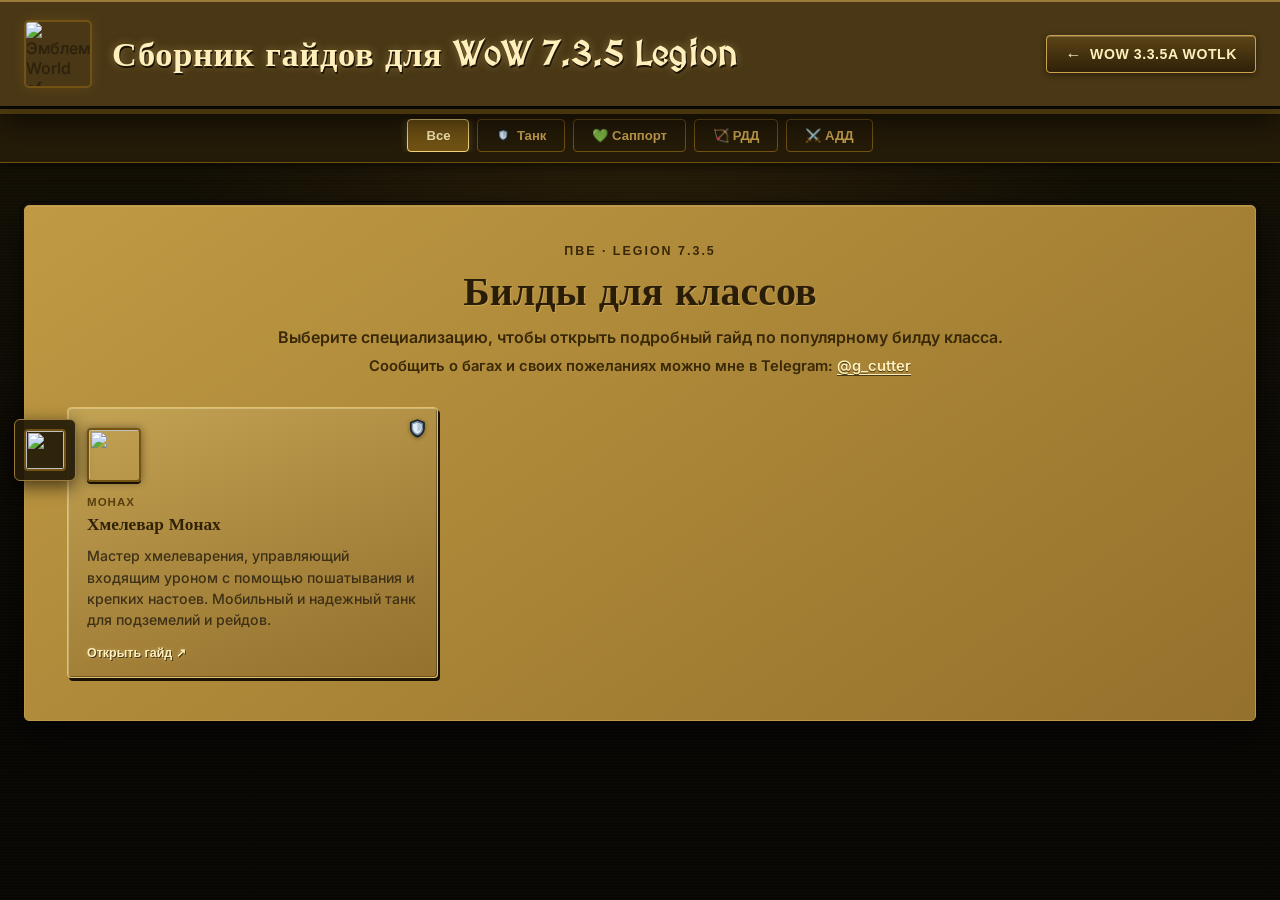
==== legion.html @ e3b4b76b "second page 7.3.5 Legion" ====
<!DOCTYPE html>
<html lang="ru">
<head>
    <meta charset="UTF-8">
    <meta name="viewport" content="width=device-width, initial-scale=1.0">
    <meta name="theme-color" content="#101923">
    <link rel="icon" type="image/svg+xml" href="icon.svg">
    <title>Сборник гайдов для WoW 7.3.5 Legion</title>
    <link rel="preconnect" href="https://fonts.googleapis.com">
    <link rel="preconnect" href="https://fonts.gstatic.com" crossorigin>
    <link rel="stylesheet" href="https://fonts.googleapis.com/css2?family=Cinzel:wght@400;600;700;800;900&family=Inter:wght@400;500;600;700&family=MedievalSharp&display=swap">
    <link rel="stylesheet" href="style.css">
    <script src="guides-legion.js" defer></script>
</head>
<body>
    <header class="site-header">
        <div class="header-content">
            <div class="header-brand">
                <img
                    class="site-icon"
                    src="https://img.icons8.com/win10/1200/world-of-warcraft.jpg"
                    alt="Эмблема World of Warcraft"
                >
                <h1>Сборник гайдов для WoW 7.3.5 Legion</h1>
            </div>
            <a href="index.html" class="header-nav-btn btn-back" aria-label="Вернуться к гайдам для WoW 3.3.5a WotLK">
                <span class="btn-arrow" aria-hidden="true">←</span>
                <span class="btn-text">WoW 3.3.5a WotLK</span>
            </a>
        </div>
    </header>

    <div class="role-filters" id="role-filters" aria-label="Фильтр по роли">
        <div class="role-filters-content">
            <button class="role-btn active" data-role="all">Все</button>
            <button class="role-btn" data-role="Танк"><svg class="role-icon-shield" viewBox="0 0 24 24" aria-hidden="true" focusable="false"><path d="M12 2L4 5v6.5C4 16.5 7.5 21 12 22c4.5-1 8-5.5 8-10.5V5l-8-3z" fill="#22303c" stroke="#121b22" stroke-width="1" stroke-linejoin="round"/><path d="M12 3.6L5.5 6v5.5c0 3.8 2.7 7.2 6.5 8.1 3.8-.9 6.5-4.3 6.5-8.2V6L12 3.6z" fill="#8fa1b3"/><path d="M12 3.6v13.6c3.8-.9 6.5-4.3 6.5-8.2V6L12 3.6z" fill="#677b8f"/><path d="M12 5.4L7 7.3v4.2c0 2.9 2.1 5.6 5 6.4 2.9-.8 5-3.5 5-6.4V7.3L12 5.4z" fill="#e2edf7"/><path d="M12 5.4v10.6c2.9-.8 5-3.5 5-6.4V7.3L12 5.4z" fill="#b8c8d8"/></svg> Танк</button>
            <button class="role-btn" data-role="Саппорт">💚 Саппорт</button>
            <button class="role-btn" data-role="РДД">🏹 РДД</button>
            <button class="role-btn" data-role="АДД">⚔️ АДД</button>
        </div>
    </div>

    <nav class="class-nav" id="class-nav" aria-label="Переход к гайдам по классам"></nav>

    <main>
        <section class="guide-section" aria-labelledby="guides-title">
            <div class="section-heading">
                <p class="eyebrow">ПВЕ · Legion 7.3.5</p>
                <h2 id="guides-title">Билды для классов</h2>
                <p class="section-description">Выберите специализацию, чтобы открыть подробный гайд по популярному билду класса.</p>
                <p class="contact-note">Сообщить о багах и своих пожеланиях можно мне в Telegram: <a href="https://t.me/g_cutter" target="_blank" rel="noopener noreferrer">@g_cutter</a></p>
            </div>
            <div class="guide-grid" id="guide-list" aria-label="Список гайдов"></div>
        </section>
    </main>
</body>
</html>
---- style.css ----
:root {
    color-scheme: dark;
    --gold: #775711;
    --gold-light: #2a1d07;
    --ink: #2b210d;
    --muted: #382808;
    --font-title: 'Morpheus', 'MedievalSharp', Georgia, serif;
    --font-body: 'Inter', system-ui, -apple-system, 'Segoe UI', Roboto, Arial, sans-serif;
    --font-ui: 'Arial Narrow', 'Skurri', Arial, sans-serif;
}

* { box-sizing: border-box; }

html { min-height: 100%; }

html:has(.class-nav-link) { scroll-behavior: smooth; }

body {
    min-height: 100vh;
    margin: 0;
    color: var(--ink);
    font-family: var(--font-body);
    font-weight: 500;
    background-color: #090805;
    background-image:
        radial-gradient(ellipse at 50% 0%, rgba(116, 82, 18, .24), transparent 52%),
        repeating-linear-gradient(0deg, rgba(214,170,66,.018) 0 1px, transparent 1px 3px),
        linear-gradient(180deg, #171207, #080704 76%);
    background-attachment: fixed;
}

.site-header {
    position: sticky;
    top: 0;
    z-index: 10;
    padding: 18px 24px;
    background: #493715;
    border-top: 2px solid #9a7a39;
    border-bottom: 3px solid #090704;
    box-shadow: 0 5px 0 rgba(139, 101, 25, .45), 0 12px 30px rgba(0, 0, 0, .65);
}

.role-filters {
    position: sticky;
    top: var(--header-height, 109px);
    z-index: 9;
    padding: 10px 24px;
    background: rgba(38, 28, 9, .94);
    border-bottom: 1px solid #725314;
    box-shadow: 0 4px 12px rgba(0, 0, 0, .5);
    backdrop-filter: blur(6px);
}

.role-filters-content {
    width: min(1320px, 100%);
    margin: 0 auto;
    display: flex;
    justify-content: center;
    gap: 8px;
    overflow-x: auto;
}

.role-btn {
    flex: 0 0 auto;
    display: inline-flex;
    align-items: center;
    gap: 6px;
    padding: 8px 18px;
    border: 1px solid #725314;
    border-radius: 4px;
    background: transparent;
    color: #c9a24e;
    font-family: var(--font-ui);
    font-size: .82rem;
    font-weight: 700;
    cursor: pointer;
    transition: background .15s, border-color .15s, color .15s;
    white-space: nowrap;
}

.role-icon-shield {
    display: inline-block;
    vertical-align: -0.12em;
    flex-shrink: 0;
    width: 1.1em;
    height: 1.1em;
}

.guide-role-badge .role-icon-shield {
    width: 1em;
    height: 1em;
    vertical-align: top;
}

.role-btn:hover {
    background: rgba(114, 83, 20, .35);
    border-color: #f4d681;
    color: #fff0bb;
}

.role-btn.active {
    background: #725314;
    border-color: #f4d681;
    color: #fff0bb;
    box-shadow: 0 0 8px rgba(244, 214, 129, .25);
}

.role-btn:focus-visible {
    outline: 2px solid #f4d681;
    outline-offset: 2px;
}

.header-content {
    width: min(1320px, 100%);
    margin: 0 auto;
    display: flex;
    align-items: center;
    justify-content: space-between;
    gap: 20px;
}

.header-brand {
    display: flex;
    align-items: center;
    gap: 20px;
    min-width: 0;
}

.header-nav-btn {
    display: inline-flex;
    align-items: center;
    gap: 8px;
    padding: 10px 18px;
    background: linear-gradient(180deg, #5c4416 0%, #2f2108 100%);
    border: 1px solid #c9a24e;
    border-radius: 4px;
    color: #fff0bb;
    font-family: var(--font-ui);
    font-size: .88rem;
    font-weight: 700;
    letter-spacing: .04em;
    text-transform: uppercase;
    text-decoration: none;
    box-shadow: 0 2px 6px rgba(0, 0, 0, .4), inset 0 1px 0 rgba(255, 240, 187, .25);
    transition: background .2s ease, border-color .2s ease, transform .15s ease, box-shadow .2s ease, color .2s ease;
    white-space: nowrap;
    cursor: pointer;
    flex-shrink: 0;
}

.header-nav-btn:hover {
    background: linear-gradient(180deg, #785a20 0%, #44310d 100%);
    border-color: #f4d681;
    color: #ffffff;
    box-shadow: 0 0 14px rgba(244, 214, 129, .4), 0 3px 8px rgba(0, 0, 0, .5);
    transform: translateY(-1px);
}

.header-nav-btn:active {
    transform: translateY(1px);
    box-shadow: 0 1px 3px rgba(0, 0, 0, .6);
}

.header-nav-btn:focus-visible {
    outline: 2px solid #f4d681;
    outline-offset: 3px;
}

.btn-arrow {
    display: inline-block;
    font-size: 1.15em;
    line-height: 1;
    transition: transform .15s ease;
}

.header-nav-btn:hover .btn-arrow {
    transform: translateX(3px);
}

.header-nav-btn.btn-back:hover .btn-arrow {
    transform: translateX(-3px);
}

.empty-role-notice {
    padding: 36px 20px;
    text-align: center;
    color: var(--muted);
    font-size: 1.05rem;
    font-weight: 600;
    font-style: italic;
    background: rgba(43, 33, 13, 0.15);
    border: 1px dashed #725314;
    border-radius: 4px;
    margin-top: 10px;
}

.site-icon {
    width: 68px;
    height: 68px;
    flex: 0 0 auto;
    object-fit: cover;
    border: 2px solid #725314;
    border-radius: 5px;
    box-shadow: 0 0 14px rgba(183, 137, 39, .2);
}

h1 {
    min-width: 0;
    margin: 0;
    color: #fff0bb;
    font: 800 clamp(1.25rem, 3vw, 2.15rem)/1.2 var(--font-title);
    text-shadow: 1px 2px #1b1305, 0 0 10px rgba(255, 222, 143, .35);
    letter-spacing: .02em;
}

main { padding: 42px 24px 72px; }

.class-nav {
    position: fixed;
    z-index: 9;
    top: 50%;
    left: 14px;
    display: flex;
    flex-direction: column;
    gap: 8px;
    max-height: calc(100vh - 32px);
    padding: 9px;
    overflow-y: auto;
    transform: translateY(-50%);
    background: rgba(38, 28, 9, .94);
    border: 1px solid #9a7a39;
    border-radius: 6px;
    box-shadow: 0 5px 18px rgba(0, 0, 0, .65);
}

.class-nav-link { display: block; width: 42px; height: 42px; border: 2px solid #725314; border-radius: 4px; }
.class-nav-link:hover, .class-nav-link:focus-visible { border-color: #f4d681; outline: 2px solid #f4d681; outline-offset: 2px; }
.class-nav-link img { display: block; width: 100%; height: 100%; border-radius: 2px; }
.guide-card[id] { scroll-margin-top: 160px; }

.guide-section {
    width: min(1320px, 100%);
    margin: 0 auto;
    padding: clamp(20px, 3vw, 38px);
    background: linear-gradient(145deg, #c09a43, #94712c);
    border: 1px solid #bd984a;
    outline: 1px solid #090704;
    outline-offset: 3px;
    border-radius: 5px;
    box-shadow: inset 0 1px rgba(255,232,178,.14), 0 15px 35px rgba(0, 0, 0, .65);
}

.section-heading { margin-bottom: 28px; text-align: center; }

.eyebrow {
    margin: 0 0 9px;
    color: #382808;
    font-family: var(--font-ui);
    font-size: .78rem;
    font-weight: 700;
    letter-spacing: .16em;
    text-transform: uppercase;
}

h2 {
    margin: 0;
    color: var(--gold-light);
    font: 700 clamp(1.7rem, 4vw, 2.5rem)/1.2 var(--font-title);
    text-shadow: 1px 1px rgba(237, 204, 133, .35);
}

.section-description { margin: 10px 0 0; color: var(--muted); font-size: 1rem; font-weight: 600; line-height: 1.5; }

.contact-note { margin: 8px 0 0; color: var(--muted); font-size: .92rem; font-weight: 600; }
.contact-note a { color: #fff0bb; text-decoration: underline; text-underline-offset: 3px; text-shadow: 0 1px #493715; }
.contact-note a:hover { color: #fff8da; }
.contact-note a:focus-visible { outline: 2px solid var(--gold-light); outline-offset: 3px; }

.guide-grid {
    display: grid;
    grid-template-columns: repeat(3, minmax(0, 1fr));
    gap: 16px;
    padding: 4px;
}

.guide-card {
    position: relative;
    min-height: 250px;
    padding: 20px 19px 17px;
    display: flex;
    flex-direction: column;
    align-items: flex-start;
    color: var(--ink);
    text-decoration: none;
    background: linear-gradient(160deg, #c3a354, #a9873e 52%, #94712d);
    border: 1px solid #dfbf70;
    border-radius: 4px;
    box-shadow: inset 1px 1px rgba(255,242,196,.35), inset -1px -1px rgba(57,39,8,.45), 2px 3px 0 #171105;
    transition: transform .15s ease, border-color .15s ease, box-shadow .15s ease, filter .15s ease;
}

.guide-card:hover {
    transform: translateY(-2px);
    border-color: #f4d681;
    filter: brightness(1.07);
    box-shadow: inset 1px 1px rgba(255,242,196,.4), 0 0 13px rgba(181, 132, 29, .32), 2px 4px 0 #171105;
}

.guide-card:focus-visible { outline: 2px solid var(--gold-light); outline-offset: 3px; }

.guide-icon {
    width: 54px;
    height: 54px;
    margin-bottom: 14px;
    border: 2px solid #73530f;
    border-radius: 4px;
    box-shadow: 0 2px 0 #171105, 0 0 9px rgba(0,0,0,.45);
}

.guide-class {
    color: #58400d;
    font-family: var(--font-ui);
    font-size: .72rem;
    font-weight: 800;
    letter-spacing: .09em;
    text-transform: uppercase;
}

.guide-name {
    margin-top: 5px;
    color: #302208;
    font: 800 1.08rem/1.3 var(--font-title);
}

.guide-description { margin-top: 10px; color: #3d3017; font-size: .88rem; font-weight: 500; line-height: 1.5; }

.guide-action {
    margin-top: auto;
    padding-top: 15px;
    color: #fff0bb;
    font-family: var(--font-ui);
    font-size: .78rem;
    font-weight: 800;
    text-shadow: 1px 1px #493715, 0 0 5px rgba(255, 240, 187, .35);
}

.guide-role-badge {
    position: absolute;
    top: 10px;
    right: 10px;
    font-size: 1.3rem;
    line-height: 1;
    filter: drop-shadow(0 1px 2px rgba(0, 0, 0, .4));
}

.guide-card-text {
    display: flex;
    flex-direction: column;
    flex: 1 1 0%;
    min-width: 0;
}

@media (max-width: 760px) {
    .guide-grid { grid-template-columns: repeat(2, minmax(0, 1fr)); gap: 12px; }
    .class-nav { top: auto; right: 10px; bottom: 10px; left: 10px; flex-direction: row; justify-content: flex-start; max-height: none; overflow-x: auto; overflow-y: hidden; transform: none; }
    .class-nav-link { flex: 0 0 40px; width: 40px; height: 40px; }
    main { padding-bottom: 100px; }
}

@media (max-width: 600px) {
    .site-header { padding: 14px 16px; }
    .header-content { gap: 14px; }
    .header-brand { gap: 14px; }
    .site-icon { width: 52px; height: 52px; }
    .header-nav-btn { padding: 8px 14px; font-size: .8rem; }
    .role-filters { top: var(--header-height, 95px); padding: 8px 12px; }
    .role-btn { padding: 7px 14px; font-size: .78rem; }
    main { padding: 22px 12px 42px; }
    .guide-section { padding: 22px 14px 18px; }
    .section-heading { margin-bottom: 18px; }

    .guide-grid { grid-template-columns: 1fr; gap: 10px; }

    .guide-card {
        display: grid;
        grid-template-columns: auto 1fr;
        grid-template-rows: auto auto;
        align-items: start;
        min-height: 0;
        padding: 14px;
        gap: 4px 14px;
    }

    .guide-role-badge {
        position: static;
        grid-column: 1;
        grid-row: 1;
        justify-self: center;
        font-size: 1.15rem;
    }

    .guide-icon {
        grid-column: 1;
        grid-row: 2;
        width: 64px;
        height: 64px;
        margin-bottom: 0;
        border-radius: 6px;
    }

    .guide-card-text {
        grid-column: 2;
        grid-row: 1 / 3;
        align-self: center;
    }

    .guide-name { margin-top: 3px; font-size: 1rem; }
    .guide-description { margin-top: 6px; font-size: .84rem; }
    .guide-action { margin-top: 8px; padding-top: 0; }
}

@media (max-width: 480px) {
    .header-content { flex-direction: column; align-items: stretch; gap: 12px; }
    .header-brand { gap: 11px; }
    .site-icon { width: 46px; height: 46px; }
    h1 { font-size: clamp(1.1rem, 5vw, 1.4rem); }
    .header-nav-btn { justify-content: center; width: 100%; }
    .role-filters { top: var(--header-height, 87px); }
    .eyebrow { font-size: .68rem; }
    .section-description { font-size: .92rem; line-height: 1.45; }
    .guide-icon { width: 56px; height: 56px; }
}

@media (max-width: 390px) {
    .guide-icon { width: 48px; height: 48px; }
    .guide-name { font-size: .95rem; }
    .guide-description { font-size: .82rem; }
}

@media (prefers-reduced-motion: reduce) {
    html:has(.class-nav-link) { scroll-behavior: auto; }
    *, *::before, *::after { transition-duration: .01ms !important; }
}
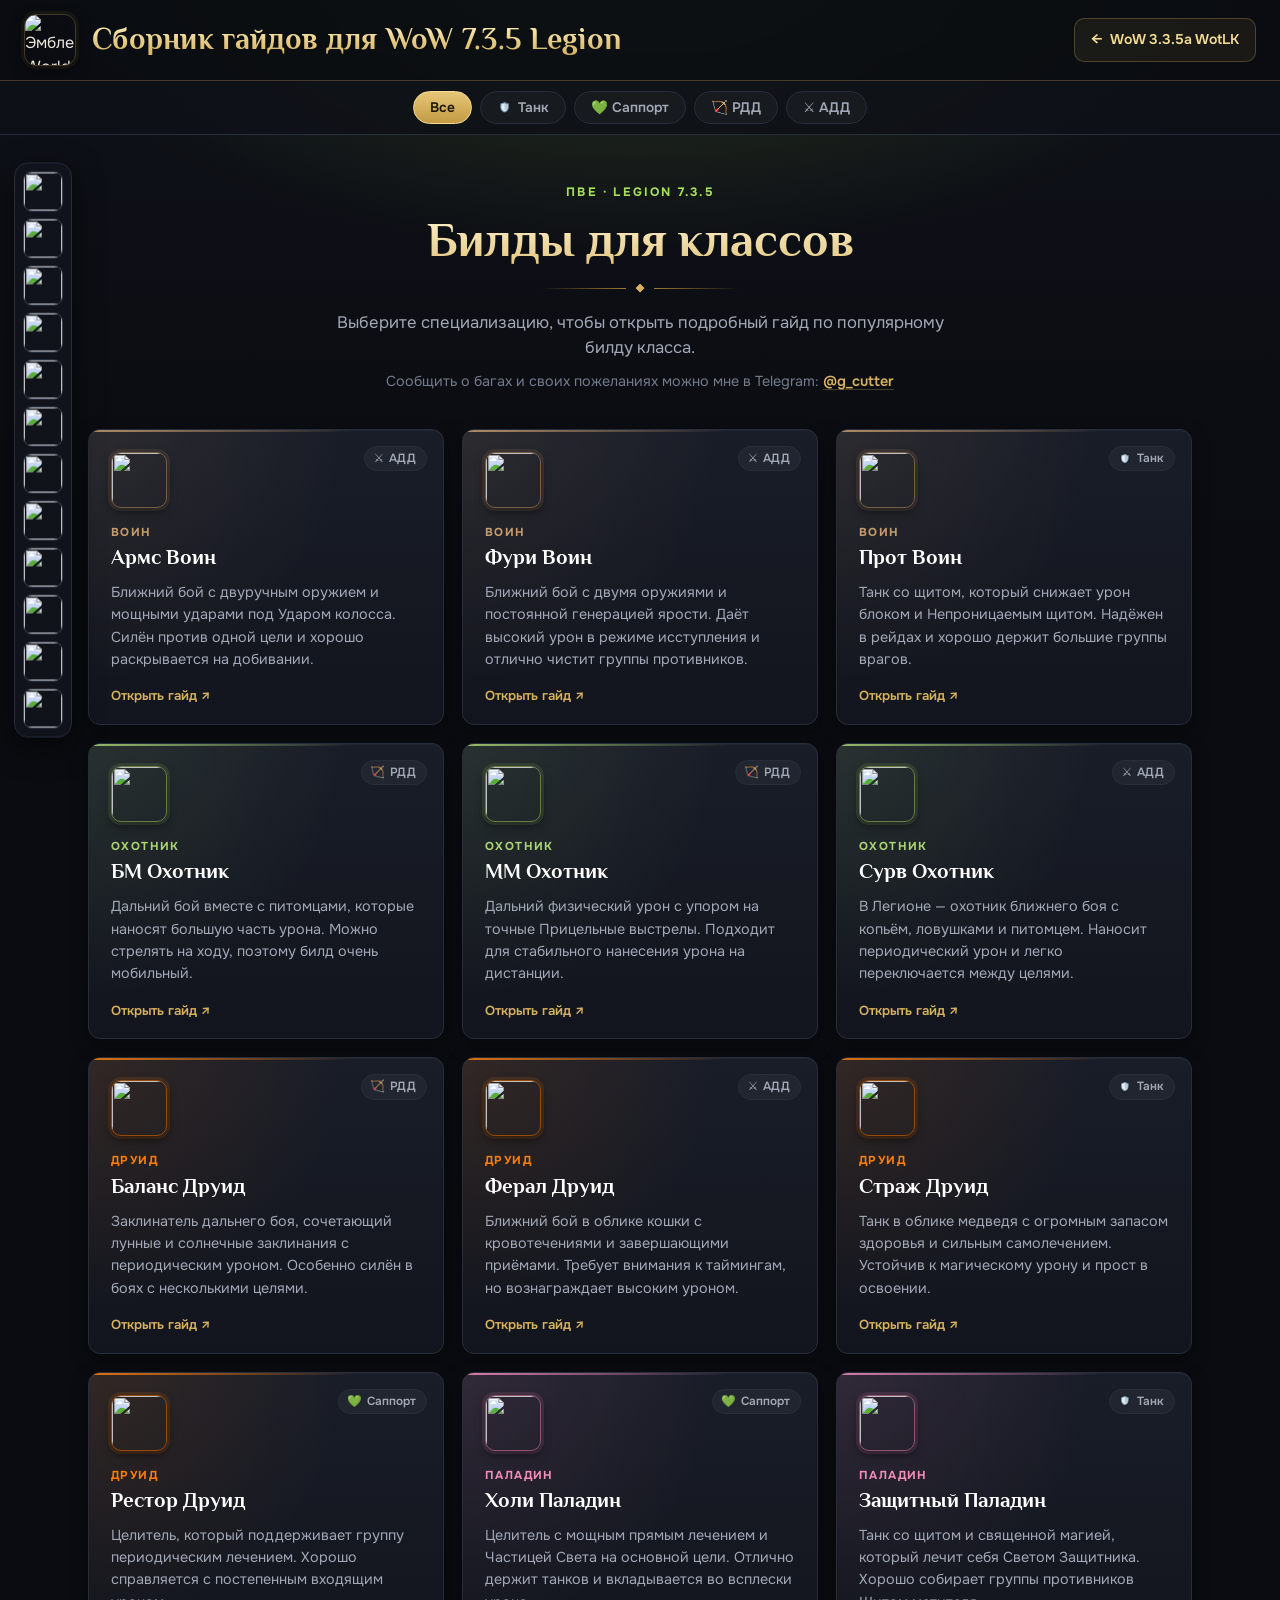
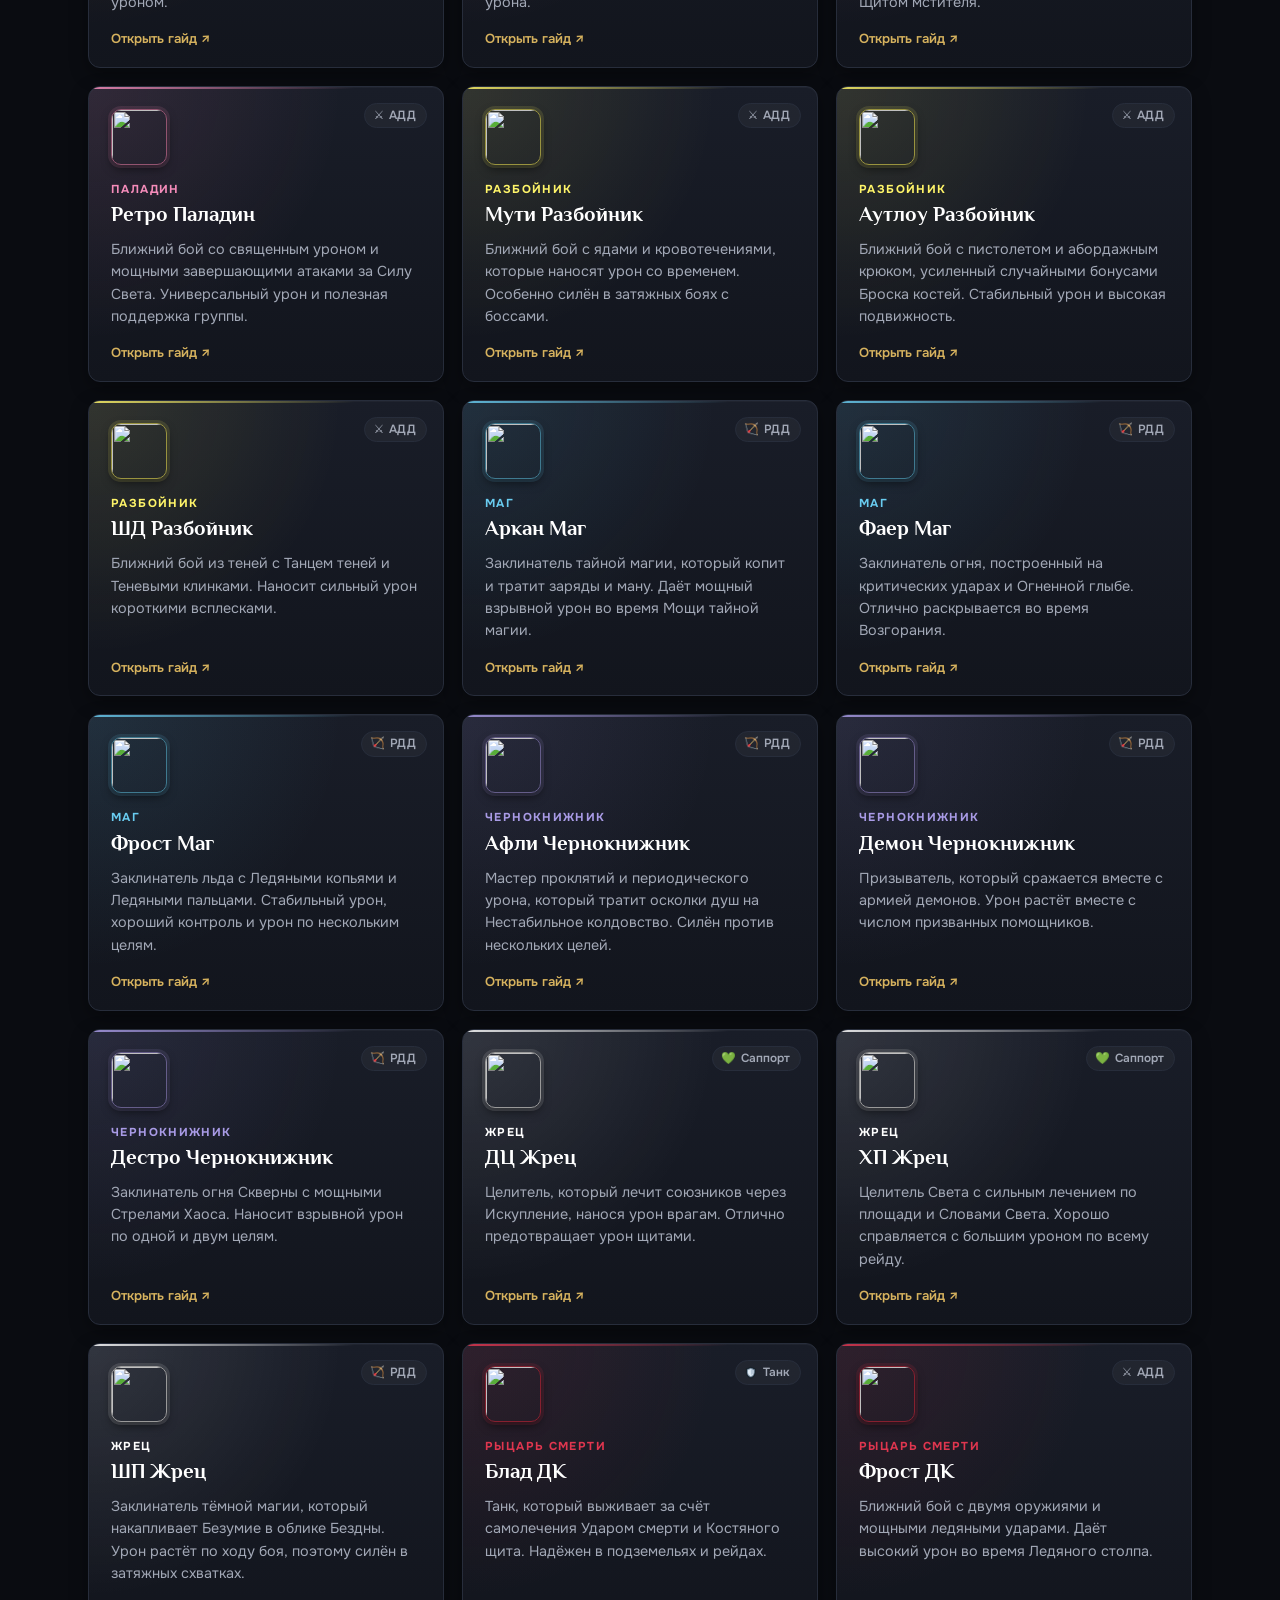
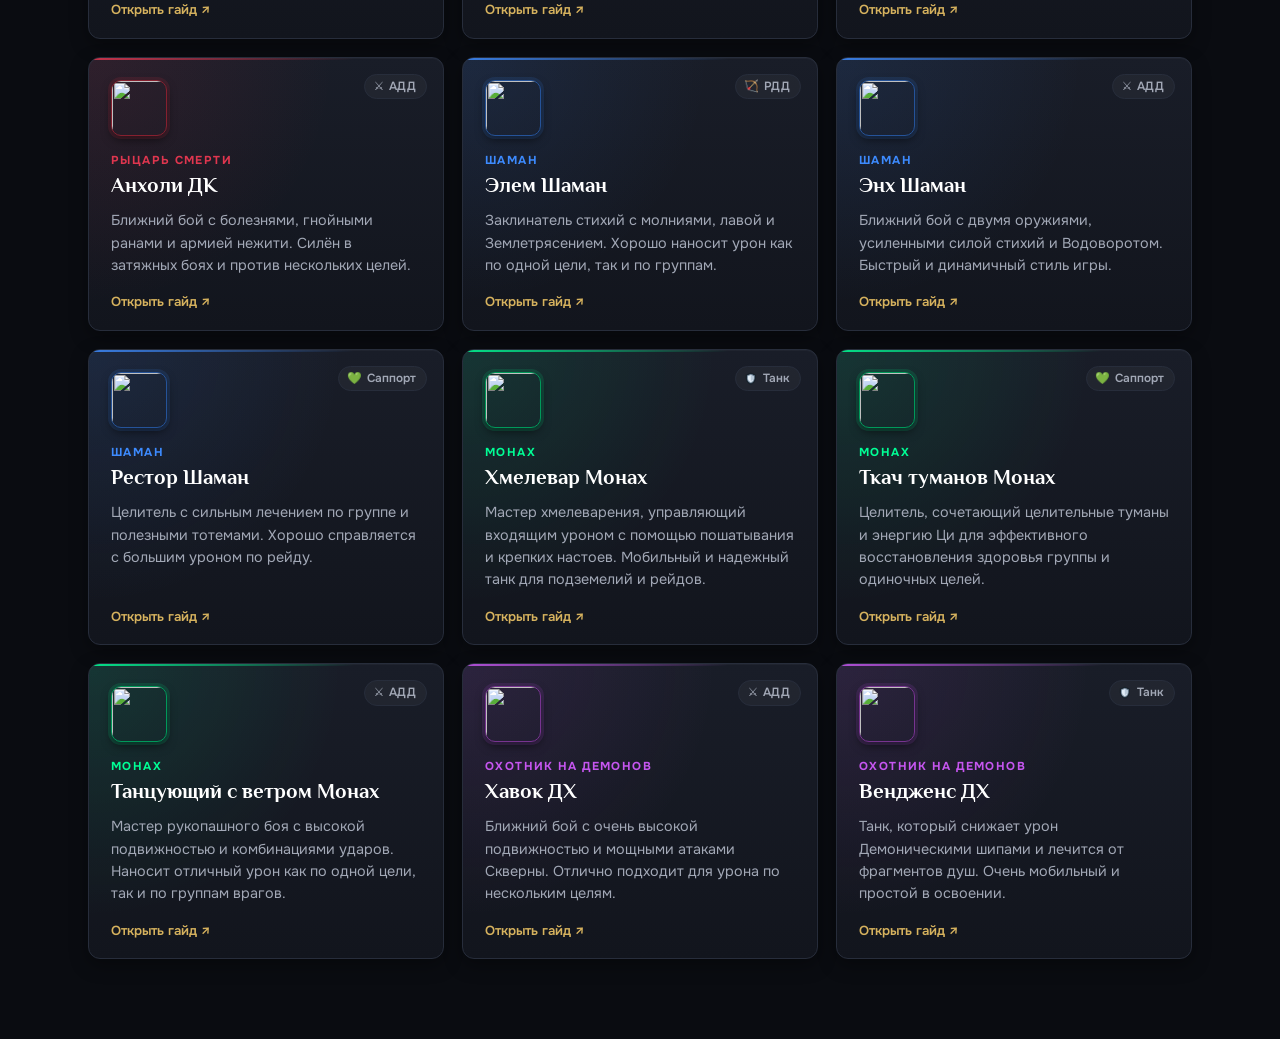
==== commit 0e45fbde: "site redesign, 7.3.5 all specs guides Co-Authored-By: Claude Opus 5.5 <noreply@anthropic.com>" ====
--- a/legion.html
+++ b/legion.html
@@ -1,14 +1,14 @@
 <!DOCTYPE html>
-<html lang="ru">
+<html lang="ru" data-expansion="legion">
 <head>
     <meta charset="UTF-8">
     <meta name="viewport" content="width=device-width, initial-scale=1.0">
-    <meta name="theme-color" content="#101923">
+    <meta name="theme-color" content="#0a0c11">
     <link rel="icon" type="image/svg+xml" href="icon.svg">
     <title>Сборник гайдов для WoW 7.3.5 Legion</title>
     <link rel="preconnect" href="https://fonts.googleapis.com">
     <link rel="preconnect" href="https://fonts.gstatic.com" crossorigin>
-    <link rel="stylesheet" href="https://fonts.googleapis.com/css2?family=Cinzel:wght@400;600;700;800;900&family=Inter:wght@400;500;600;700&family=MedievalSharp&display=swap">
+    <link rel="stylesheet" href="https://fonts.googleapis.com/css2?family=Onest:wght@400;500;600;700&family=Philosopher:wght@400;700&display=swap">
     <link rel="stylesheet" href="style.css">
     <script src="guides-legion.js" defer></script>
 </head>
--- a/style.css
+++ b/style.css
@@ -1,113 +1,86 @@
 :root {
     color-scheme: dark;
-    --gold: #775711;
-    --gold-light: #2a1d07;
-    --ink: #2b210d;
-    --muted: #382808;
-    --font-title: 'Morpheus', 'MedievalSharp', Georgia, serif;
-    --font-body: 'Inter', system-ui, -apple-system, 'Segoe UI', Roboto, Arial, sans-serif;
-    --font-ui: 'Arial Narrow', 'Skurri', Arial, sans-serif;
+
+    /* Поверхности */
+    --bg: #0a0c11;
+    --surface: #12151d;
+    --surface-2: #191d28;
+    --border: #272d3b;
+    --border-strong: #3a4254;
+
+    /* Текст */
+    --text: #ece7da;
+    --muted: #a2a8b6;
+    --dim: #737a8a;
+
+    /* Золото — основной акцент сайта */
+    --gold: #d6b25e;
+    --gold-bright: #f4dc95;
+    --gold-deep: #9c7a2e;
+    --gold-line: rgba(214, 178, 94, .28);
+
+    /* Акцент дополнения (переопределяется ниже) */
+    --accent: #7cc4f0;
+    --accent-glow: rgba(88, 160, 220, .20);
+
+    /* Цвет класса по умолчанию — задаётся карточке из JS */
+    --class-color: var(--gold);
+
+    --radius: 12px;
+    --font-title: 'Philosopher', 'Georgia', serif;
+    --font-body: 'Onest', system-ui, -apple-system, 'Segoe UI', Roboto, Arial, sans-serif;
+}
+
+/* Wrath of the Lich King — ледяной синий */
+:root[data-expansion="wotlk"] {
+    --accent: #7cc4f0;
+    --accent-glow: rgba(88, 160, 220, .20);
+}
+
+/* Legion — зелень Скверны */
+:root[data-expansion="legion"] {
+    --accent: #a6e05a;
+    --accent-glow: rgba(120, 200, 50, .16);
 }
 
 * { box-sizing: border-box; }
 
-html { min-height: 100%; }
+html {
+    min-height: 100%;
+    scrollbar-color: var(--border-strong) var(--bg);
+}
 
 html:has(.class-nav-link) { scroll-behavior: smooth; }
+
+::selection { background: rgba(214, 178, 94, .35); color: #fff; }
 
 body {
     min-height: 100vh;
     margin: 0;
-    color: var(--ink);
+    color: var(--text);
     font-family: var(--font-body);
-    font-weight: 500;
-    background-color: #090805;
+    font-weight: 400;
+    line-height: 1.5;
+    -webkit-font-smoothing: antialiased;
+    background-color: var(--bg);
     background-image:
-        radial-gradient(ellipse at 50% 0%, rgba(116, 82, 18, .24), transparent 52%),
-        repeating-linear-gradient(0deg, rgba(214,170,66,.018) 0 1px, transparent 1px 3px),
-        linear-gradient(180deg, #171207, #080704 76%);
+        radial-gradient(ellipse 80% 55% at 50% -10%, var(--accent-glow), transparent 70%),
+        radial-gradient(ellipse 60% 40% at 50% 0%, rgba(214, 178, 94, .07), transparent 70%),
+        linear-gradient(180deg, #0e1118, var(--bg) 60%);
     background-attachment: fixed;
 }
+
+/* ---------- Шапка ---------- */
 
 .site-header {
     position: sticky;
     top: 0;
     z-index: 10;
-    padding: 18px 24px;
-    background: #493715;
-    border-top: 2px solid #9a7a39;
-    border-bottom: 3px solid #090704;
-    box-shadow: 0 5px 0 rgba(139, 101, 25, .45), 0 12px 30px rgba(0, 0, 0, .65);
-}
-
-.role-filters {
-    position: sticky;
-    top: var(--header-height, 109px);
-    z-index: 9;
-    padding: 10px 24px;
-    background: rgba(38, 28, 9, .94);
-    border-bottom: 1px solid #725314;
-    box-shadow: 0 4px 12px rgba(0, 0, 0, .5);
-    backdrop-filter: blur(6px);
-}
-
-.role-filters-content {
-    width: min(1320px, 100%);
-    margin: 0 auto;
-    display: flex;
-    justify-content: center;
-    gap: 8px;
-    overflow-x: auto;
-}
-
-.role-btn {
-    flex: 0 0 auto;
-    display: inline-flex;
-    align-items: center;
-    gap: 6px;
-    padding: 8px 18px;
-    border: 1px solid #725314;
-    border-radius: 4px;
-    background: transparent;
-    color: #c9a24e;
-    font-family: var(--font-ui);
-    font-size: .82rem;
-    font-weight: 700;
-    cursor: pointer;
-    transition: background .15s, border-color .15s, color .15s;
-    white-space: nowrap;
-}
-
-.role-icon-shield {
-    display: inline-block;
-    vertical-align: -0.12em;
-    flex-shrink: 0;
-    width: 1.1em;
-    height: 1.1em;
-}
-
-.guide-role-badge .role-icon-shield {
-    width: 1em;
-    height: 1em;
-    vertical-align: top;
-}
-
-.role-btn:hover {
-    background: rgba(114, 83, 20, .35);
-    border-color: #f4d681;
-    color: #fff0bb;
-}
-
-.role-btn.active {
-    background: #725314;
-    border-color: #f4d681;
-    color: #fff0bb;
-    box-shadow: 0 0 8px rgba(244, 214, 129, .25);
-}
-
-.role-btn:focus-visible {
-    outline: 2px solid #f4d681;
-    outline-offset: 2px;
+    padding: 14px 24px;
+    background: rgba(10, 12, 17, .86);
+    border-bottom: 1px solid var(--gold-line);
+    backdrop-filter: blur(12px);
+    -webkit-backdrop-filter: blur(12px);
 }
 
 .header-content {
@@ -122,98 +95,344 @@
 .header-brand {
     display: flex;
     align-items: center;
-    gap: 20px;
+    gap: 16px;
     min-width: 0;
+}
+
+.site-icon {
+    width: 52px;
+    height: 52px;
+    flex: 0 0 auto;
+    object-fit: cover;
+    border: 1px solid var(--gold-line);
+    border-radius: var(--radius);
+    box-shadow: 0 0 0 3px rgba(214, 178, 94, .06), 0 4px 14px rgba(0, 0, 0, .5);
+}
+
+h1 {
+    min-width: 0;
+    margin: 0;
+    font: 700 clamp(1.2rem, 2.6vw, 1.85rem)/1.2 var(--font-title);
+    letter-spacing: .01em;
+    color: var(--gold-bright);
+    background: linear-gradient(180deg, #fbeab5 10%, var(--gold) 90%);
+    -webkit-background-clip: text;
+    background-clip: text;
+    -webkit-text-fill-color: transparent;
 }
 
 .header-nav-btn {
     display: inline-flex;
     align-items: center;
     gap: 8px;
-    padding: 10px 18px;
-    background: linear-gradient(180deg, #5c4416 0%, #2f2108 100%);
-    border: 1px solid #c9a24e;
-    border-radius: 4px;
-    color: #fff0bb;
-    font-family: var(--font-ui);
+    padding: 10px 16px;
+    background: rgba(214, 178, 94, .08);
+    border: 1px solid var(--gold-line);
+    border-radius: 10px;
+    color: var(--gold-bright);
+    font-family: var(--font-body);
     font-size: .88rem;
-    font-weight: 700;
-    letter-spacing: .04em;
-    text-transform: uppercase;
+    font-weight: 600;
     text-decoration: none;
-    box-shadow: 0 2px 6px rgba(0, 0, 0, .4), inset 0 1px 0 rgba(255, 240, 187, .25);
-    transition: background .2s ease, border-color .2s ease, transform .15s ease, box-shadow .2s ease, color .2s ease;
+    transition: background .2s ease, border-color .2s ease, color .2s ease, transform .15s ease;
     white-space: nowrap;
     cursor: pointer;
     flex-shrink: 0;
 }
 
 .header-nav-btn:hover {
-    background: linear-gradient(180deg, #785a20 0%, #44310d 100%);
-    border-color: #f4d681;
-    color: #ffffff;
-    box-shadow: 0 0 14px rgba(244, 214, 129, .4), 0 3px 8px rgba(0, 0, 0, .5);
-    transform: translateY(-1px);
-}
-
-.header-nav-btn:active {
-    transform: translateY(1px);
-    box-shadow: 0 1px 3px rgba(0, 0, 0, .6);
-}
+    background: rgba(214, 178, 94, .18);
+    border-color: var(--gold);
+    color: #fff;
+}
+
+.header-nav-btn:active { transform: translateY(1px); }
 
 .header-nav-btn:focus-visible {
-    outline: 2px solid #f4d681;
+    outline: 2px solid var(--gold-bright);
     outline-offset: 3px;
 }
 
 .btn-arrow {
     display: inline-block;
-    font-size: 1.15em;
+    font-size: 1.1em;
     line-height: 1;
     transition: transform .15s ease;
 }
 
-.header-nav-btn:hover .btn-arrow {
-    transform: translateX(3px);
-}
-
-.header-nav-btn.btn-back:hover .btn-arrow {
-    transform: translateX(-3px);
+.header-nav-btn:hover .btn-arrow { transform: translateX(3px); }
+.header-nav-btn.btn-back:hover .btn-arrow { transform: translateX(-3px); }
+
+/* ---------- Фильтр по ролям ---------- */
+
+.role-filters {
+    position: sticky;
+    top: var(--header-height, 81px);
+    z-index: 9;
+    padding: 10px 24px;
+    background: rgba(14, 17, 24, .86);
+    border-bottom: 1px solid var(--border);
+    backdrop-filter: blur(12px);
+    -webkit-backdrop-filter: blur(12px);
+}
+
+.role-filters-content {
+    width: min(1320px, 100%);
+    margin: 0 auto;
+    display: flex;
+    justify-content: safe center;
+    gap: 8px;
+    overflow-x: auto;
+    scrollbar-width: none;
+}
+
+.role-filters-content::-webkit-scrollbar { display: none; }
+
+.role-btn {
+    flex: 0 0 auto;
+    display: inline-flex;
+    align-items: center;
+    gap: 6px;
+    padding: 7px 16px;
+    border: 1px solid var(--border);
+    border-radius: 999px;
+    background: rgba(255, 255, 255, .03);
+    color: var(--muted);
+    font-family: var(--font-body);
+    font-size: .86rem;
+    font-weight: 600;
+    cursor: pointer;
+    transition: background .15s, border-color .15s, color .15s;
+    white-space: nowrap;
+}
+
+.role-icon-shield {
+    display: inline-block;
+    vertical-align: -0.12em;
+    flex-shrink: 0;
+    width: 1.1em;
+    height: 1.1em;
+}
+
+.role-btn:hover {
+    background: rgba(255, 255, 255, .07);
+    border-color: var(--border-strong);
+    color: var(--text);
+}
+
+.role-btn.active {
+    background: linear-gradient(180deg, #e6c777, #c29a43);
+    border-color: var(--gold-bright);
+    color: #1c1505;
+}
+
+.role-btn:focus-visible {
+    outline: 2px solid var(--gold-bright);
+    outline-offset: 2px;
+}
+
+/* ---------- Основная часть ---------- */
+
+main { padding: 48px 24px 80px; }
+
+.guide-section {
+    width: min(1320px, 100%);
+    margin: 0 auto;
+}
+
+.section-heading {
+    max-width: 640px;
+    margin: 0 auto 36px;
+    text-align: center;
+}
+
+.eyebrow {
+    margin: 0 0 12px;
+    color: var(--accent);
+    font-size: .76rem;
+    font-weight: 700;
+    letter-spacing: .18em;
+    text-transform: uppercase;
+}
+
+h2 {
+    margin: 0;
+    font: 700 clamp(2rem, 4.5vw, 3rem)/1.15 var(--font-title);
+    color: var(--gold-bright);
+    background: linear-gradient(180deg, #fff3cf, var(--gold) 95%);
+    -webkit-background-clip: text;
+    background-clip: text;
+    -webkit-text-fill-color: transparent;
+}
+
+/* Декоративный разделитель под заголовком */
+h2::after {
+    content: '◆';
+    display: block;
+    width: 200px;
+    margin: 14px auto 0;
+    font: 400 .7rem/1 var(--font-body);
+    color: var(--gold);
+    -webkit-text-fill-color: var(--gold);
+    background: linear-gradient(90deg, transparent, var(--gold-deep) 43%, transparent 43% 57%, var(--gold-deep) 57%, transparent) center / 100% 1px no-repeat;
+}
+
+.section-description {
+    margin: 16px 0 0;
+    color: var(--muted);
+    font-size: 1.04rem;
+    line-height: 1.55;
+}
+
+.contact-note { margin: 10px 0 0; color: var(--dim); font-size: .9rem; }
+
+.contact-note a {
+    color: var(--gold);
+    font-weight: 600;
+    text-decoration: underline;
+    text-decoration-color: var(--gold-line);
+    text-underline-offset: 3px;
+    transition: color .15s, text-decoration-color .15s;
+}
+
+.contact-note a:hover { color: var(--gold-bright); text-decoration-color: currentColor; }
+.contact-note a:focus-visible { outline: 2px solid var(--gold-bright); outline-offset: 3px; border-radius: 3px; }
+
+/* ---------- Карточки ---------- */
+
+.guide-grid {
+    display: grid;
+    grid-template-columns: repeat(3, minmax(0, 1fr));
+    gap: 18px;
+}
+
+.guide-card {
+    position: relative;
+    min-height: 244px;
+    padding: 22px 22px 18px;
+    display: flex;
+    flex-direction: column;
+    align-items: flex-start;
+    overflow: hidden;
+    color: var(--text);
+    text-decoration: none;
+    background:
+        radial-gradient(circle at 0% 0%, color-mix(in srgb, var(--class-color) 11%, transparent), transparent 55%),
+        linear-gradient(180deg, var(--surface-2), var(--surface));
+    border: 1px solid var(--border);
+    border-radius: var(--radius);
+    box-shadow: 0 1px 0 rgba(255, 255, 255, .03) inset, 0 6px 18px rgba(0, 0, 0, .35);
+    transition: transform .18s ease, border-color .18s ease, box-shadow .18s ease;
+}
+
+/* Цветная полоска класса по верхнему краю */
+.guide-card::before {
+    content: '';
+    position: absolute;
+    inset: 0 0 auto 0;
+    height: 2px;
+    background: linear-gradient(90deg, var(--class-color), transparent 75%);
+    opacity: .85;
+}
+
+.guide-card:hover {
+    transform: translateY(-3px);
+    border-color: color-mix(in srgb, var(--class-color) 55%, var(--border));
+    box-shadow:
+        0 1px 0 rgba(255, 255, 255, .04) inset,
+        0 14px 32px rgba(0, 0, 0, .5),
+        0 0 24px color-mix(in srgb, var(--class-color) 14%, transparent);
+}
+
+.guide-card:focus-visible { outline: 2px solid var(--gold-bright); outline-offset: 3px; }
+
+.guide-card[id] { scroll-margin-top: 150px; }
+
+.guide-icon {
+    width: 56px;
+    height: 56px;
+    margin-bottom: 16px;
+    border: 1px solid color-mix(in srgb, var(--class-color) 60%, #000);
+    border-radius: 10px;
+    box-shadow: 0 0 0 3px color-mix(in srgb, var(--class-color) 12%, transparent), 0 4px 10px rgba(0, 0, 0, .5);
+}
+
+.guide-card-text {
+    display: flex;
+    flex-direction: column;
+    flex: 1 1 0%;
+    min-width: 0;
+}
+
+.guide-class {
+    color: var(--class-color);
+    font-size: .72rem;
+    font-weight: 700;
+    letter-spacing: .12em;
+    text-transform: uppercase;
+}
+
+.guide-name {
+    margin-top: 4px;
+    color: #fff;
+    font: 700 1.3rem/1.25 var(--font-title);
+}
+
+.guide-description {
+    margin-top: 10px;
+    color: var(--muted);
+    font-size: .9rem;
+    line-height: 1.55;
+}
+
+.guide-action {
+    margin-top: auto;
+    padding-top: 16px;
+    color: var(--gold);
+    font-size: .82rem;
+    font-weight: 600;
+    transition: color .15s;
+}
+
+.guide-card:hover .guide-action { color: var(--gold-bright); }
+
+.guide-role-badge {
+    position: absolute;
+    top: 16px;
+    right: 16px;
+    display: inline-flex;
+    align-items: center;
+    gap: 5px;
+    padding: 4px 10px 4px 8px;
+    border: 1px solid var(--border);
+    border-radius: 999px;
+    background: rgba(255, 255, 255, .04);
+    color: var(--muted);
+    font-size: .74rem;
+    font-weight: 600;
+    line-height: 1.3;
+}
+
+/* Подпись роли берётся из aria-label, который уже задаёт JS */
+.guide-role-badge::after { content: attr(aria-label); }
+
+.guide-role-badge .role-icon-shield {
+    width: 1.15em;
+    height: 1.15em;
 }
 
 .empty-role-notice {
-    padding: 36px 20px;
+    margin-top: 10px;
+    padding: 40px 20px;
     text-align: center;
     color: var(--muted);
-    font-size: 1.05rem;
-    font-weight: 600;
-    font-style: italic;
-    background: rgba(43, 33, 13, 0.15);
-    border: 1px dashed #725314;
-    border-radius: 4px;
-    margin-top: 10px;
-}
-
-.site-icon {
-    width: 68px;
-    height: 68px;
-    flex: 0 0 auto;
-    object-fit: cover;
-    border: 2px solid #725314;
-    border-radius: 5px;
-    box-shadow: 0 0 14px rgba(183, 137, 39, .2);
-}
-
-h1 {
-    min-width: 0;
-    margin: 0;
-    color: #fff0bb;
-    font: 800 clamp(1.25rem, 3vw, 2.15rem)/1.2 var(--font-title);
-    text-shadow: 1px 2px #1b1305, 0 0 10px rgba(255, 222, 143, .35);
-    letter-spacing: .02em;
-}
-
-main { padding: 42px 24px 72px; }
+    font-size: 1rem;
+    background: rgba(255, 255, 255, .02);
+    border: 1px dashed var(--border-strong);
+    border-radius: var(--radius);
+}
+
+/* ---------- Навигация по классам ---------- */
 
 .class-nav {
     position: fixed;
@@ -222,222 +441,119 @@
     left: 14px;
     display: flex;
     flex-direction: column;
-    gap: 8px;
+    gap: 7px;
     max-height: calc(100vh - 32px);
-    padding: 9px;
+    padding: 8px;
     overflow-y: auto;
+    scrollbar-width: none;
     transform: translateY(-50%);
-    background: rgba(38, 28, 9, .94);
-    border: 1px solid #9a7a39;
-    border-radius: 6px;
-    box-shadow: 0 5px 18px rgba(0, 0, 0, .65);
-}
-
-.class-nav-link { display: block; width: 42px; height: 42px; border: 2px solid #725314; border-radius: 4px; }
-.class-nav-link:hover, .class-nav-link:focus-visible { border-color: #f4d681; outline: 2px solid #f4d681; outline-offset: 2px; }
-.class-nav-link img { display: block; width: 100%; height: 100%; border-radius: 2px; }
-.guide-card[id] { scroll-margin-top: 160px; }
-
-.guide-section {
-    width: min(1320px, 100%);
-    margin: 0 auto;
-    padding: clamp(20px, 3vw, 38px);
-    background: linear-gradient(145deg, #c09a43, #94712c);
-    border: 1px solid #bd984a;
-    outline: 1px solid #090704;
-    outline-offset: 3px;
-    border-radius: 5px;
-    box-shadow: inset 0 1px rgba(255,232,178,.14), 0 15px 35px rgba(0, 0, 0, .65);
-}
-
-.section-heading { margin-bottom: 28px; text-align: center; }
-
-.eyebrow {
-    margin: 0 0 9px;
-    color: #382808;
-    font-family: var(--font-ui);
-    font-size: .78rem;
-    font-weight: 700;
-    letter-spacing: .16em;
-    text-transform: uppercase;
-}
-
-h2 {
-    margin: 0;
-    color: var(--gold-light);
-    font: 700 clamp(1.7rem, 4vw, 2.5rem)/1.2 var(--font-title);
-    text-shadow: 1px 1px rgba(237, 204, 133, .35);
-}
-
-.section-description { margin: 10px 0 0; color: var(--muted); font-size: 1rem; font-weight: 600; line-height: 1.5; }
-
-.contact-note { margin: 8px 0 0; color: var(--muted); font-size: .92rem; font-weight: 600; }
-.contact-note a { color: #fff0bb; text-decoration: underline; text-underline-offset: 3px; text-shadow: 0 1px #493715; }
-.contact-note a:hover { color: #fff8da; }
-.contact-note a:focus-visible { outline: 2px solid var(--gold-light); outline-offset: 3px; }
-
-.guide-grid {
-    display: grid;
-    grid-template-columns: repeat(3, minmax(0, 1fr));
-    gap: 16px;
-    padding: 4px;
-}
-
-.guide-card {
-    position: relative;
-    min-height: 250px;
-    padding: 20px 19px 17px;
-    display: flex;
-    flex-direction: column;
-    align-items: flex-start;
-    color: var(--ink);
-    text-decoration: none;
-    background: linear-gradient(160deg, #c3a354, #a9873e 52%, #94712d);
-    border: 1px solid #dfbf70;
-    border-radius: 4px;
-    box-shadow: inset 1px 1px rgba(255,242,196,.35), inset -1px -1px rgba(57,39,8,.45), 2px 3px 0 #171105;
-    transition: transform .15s ease, border-color .15s ease, box-shadow .15s ease, filter .15s ease;
-}
-
-.guide-card:hover {
-    transform: translateY(-2px);
-    border-color: #f4d681;
-    filter: brightness(1.07);
-    box-shadow: inset 1px 1px rgba(255,242,196,.4), 0 0 13px rgba(181, 132, 29, .32), 2px 4px 0 #171105;
-}
-
-.guide-card:focus-visible { outline: 2px solid var(--gold-light); outline-offset: 3px; }
-
-.guide-icon {
-    width: 54px;
-    height: 54px;
-    margin-bottom: 14px;
-    border: 2px solid #73530f;
-    border-radius: 4px;
-    box-shadow: 0 2px 0 #171105, 0 0 9px rgba(0,0,0,.45);
-}
-
-.guide-class {
-    color: #58400d;
-    font-family: var(--font-ui);
-    font-size: .72rem;
-    font-weight: 800;
-    letter-spacing: .09em;
-    text-transform: uppercase;
-}
-
-.guide-name {
-    margin-top: 5px;
-    color: #302208;
-    font: 800 1.08rem/1.3 var(--font-title);
-}
-
-.guide-description { margin-top: 10px; color: #3d3017; font-size: .88rem; font-weight: 500; line-height: 1.5; }
-
-.guide-action {
-    margin-top: auto;
-    padding-top: 15px;
-    color: #fff0bb;
-    font-family: var(--font-ui);
-    font-size: .78rem;
-    font-weight: 800;
-    text-shadow: 1px 1px #493715, 0 0 5px rgba(255, 240, 187, .35);
-}
-
-.guide-role-badge {
-    position: absolute;
-    top: 10px;
-    right: 10px;
-    font-size: 1.3rem;
-    line-height: 1;
-    filter: drop-shadow(0 1px 2px rgba(0, 0, 0, .4));
-}
-
-.guide-card-text {
-    display: flex;
-    flex-direction: column;
-    flex: 1 1 0%;
-    min-width: 0;
+    background: rgba(18, 21, 29, .9);
+    border: 1px solid var(--border);
+    border-radius: 14px;
+    box-shadow: 0 10px 30px rgba(0, 0, 0, .55);
+    backdrop-filter: blur(10px);
+    -webkit-backdrop-filter: blur(10px);
+}
+
+.class-nav::-webkit-scrollbar { display: none; }
+
+.class-nav-link {
+    display: block;
+    width: 40px;
+    height: 40px;
+    border: 1px solid var(--border-strong);
+    border-radius: 9px;
+    overflow: hidden;
+    transition: border-color .15s, transform .15s, box-shadow .15s;
+}
+
+.class-nav-link:hover,
+.class-nav-link:focus-visible {
+    border-color: var(--class-color);
+    box-shadow: 0 0 0 2px color-mix(in srgb, var(--class-color) 35%, transparent);
+    transform: scale(1.08);
+    outline: none;
+}
+
+.class-nav-link img { display: block; width: 100%; height: 100%; }
+
+/* На средних экранах освобождаем место под боковую панель классов */
+@media (min-width: 761px) and (max-width: 1500px) {
+    main { padding-inline: 88px; }
+}
+
+/* ---------- Адаптив ---------- */
+
+@media (max-width: 1100px) {
+    .guide-grid { grid-template-columns: repeat(2, minmax(0, 1fr)); }
 }
 
 @media (max-width: 760px) {
-    .guide-grid { grid-template-columns: repeat(2, minmax(0, 1fr)); gap: 12px; }
-    .class-nav { top: auto; right: 10px; bottom: 10px; left: 10px; flex-direction: row; justify-content: flex-start; max-height: none; overflow-x: auto; overflow-y: hidden; transform: none; }
-    .class-nav-link { flex: 0 0 40px; width: 40px; height: 40px; }
-    main { padding-bottom: 100px; }
+    .guide-grid { gap: 12px; }
+    .class-nav {
+        top: auto;
+        right: 10px;
+        bottom: 10px;
+        left: 10px;
+        flex-direction: row;
+        justify-content: flex-start;
+        max-height: none;
+        overflow-x: auto;
+        overflow-y: hidden;
+        transform: none;
+    }
+    .class-nav-link { flex: 0 0 40px; }
+    .class-nav-link:hover, .class-nav-link:focus-visible { transform: none; }
+    main { padding: 36px 16px 100px; }
 }
 
 @media (max-width: 600px) {
-    .site-header { padding: 14px 16px; }
+    .site-header { padding: 12px 16px; }
     .header-content { gap: 14px; }
-    .header-brand { gap: 14px; }
-    .site-icon { width: 52px; height: 52px; }
-    .header-nav-btn { padding: 8px 14px; font-size: .8rem; }
-    .role-filters { top: var(--header-height, 95px); padding: 8px 12px; }
-    .role-btn { padding: 7px 14px; font-size: .78rem; }
-    main { padding: 22px 12px 42px; }
-    .guide-section { padding: 22px 14px 18px; }
-    .section-heading { margin-bottom: 18px; }
+    .header-brand { gap: 12px; }
+    .site-icon { width: 44px; height: 44px; border-radius: 10px; }
+    .header-nav-btn { padding: 8px 12px; font-size: .8rem; }
+    .role-filters { top: var(--header-height, 69px); padding: 8px 12px; }
+    .role-btn { padding: 6px 13px; font-size: .8rem; }
+    main { padding: 26px 12px 96px; }
+    .section-heading { margin-bottom: 22px; }
 
     .guide-grid { grid-template-columns: 1fr; gap: 10px; }
 
     .guide-card {
-        display: grid;
-        grid-template-columns: auto 1fr;
-        grid-template-rows: auto auto;
-        align-items: start;
+        flex-direction: row;
+        gap: 14px;
         min-height: 0;
-        padding: 14px;
-        gap: 4px 14px;
+        padding: 16px;
     }
 
-    .guide-role-badge {
-        position: static;
-        grid-column: 1;
-        grid-row: 1;
-        justify-self: center;
-        font-size: 1.15rem;
-    }
-
-    .guide-icon {
-        grid-column: 1;
-        grid-row: 2;
-        width: 64px;
-        height: 64px;
-        margin-bottom: 0;
-        border-radius: 6px;
-    }
-
-    .guide-card-text {
-        grid-column: 2;
-        grid-row: 1 / 3;
-        align-self: center;
-    }
-
-    .guide-name { margin-top: 3px; font-size: 1rem; }
-    .guide-description { margin-top: 6px; font-size: .84rem; }
-    .guide-action { margin-top: 8px; padding-top: 0; }
+    .guide-icon { flex: 0 0 auto; margin-bottom: 0; }
+
+    .guide-role-badge { top: 12px; right: 12px; }
+
+    .guide-name { font-size: 1.15rem; }
+    .guide-description { margin-top: 6px; font-size: .86rem; }
+    .guide-action { margin-top: 10px; padding-top: 0; }
 }
 
 @media (max-width: 480px) {
-    .header-content { flex-direction: column; align-items: stretch; gap: 12px; }
-    .header-brand { gap: 11px; }
-    .site-icon { width: 46px; height: 46px; }
+    .header-content { flex-direction: column; align-items: stretch; gap: 10px; }
     h1 { font-size: clamp(1.1rem, 5vw, 1.4rem); }
     .header-nav-btn { justify-content: center; width: 100%; }
-    .role-filters { top: var(--header-height, 87px); }
     .eyebrow { font-size: .68rem; }
-    .section-description { font-size: .92rem; line-height: 1.45; }
-    .guide-icon { width: 56px; height: 56px; }
-}
-
+    .section-description { font-size: .95rem; }
+    .guide-icon { width: 48px; height: 48px; }
+}
+
+/* На узких экранах в бейдже остаётся только иконка роли */
 @media (max-width: 390px) {
-    .guide-icon { width: 48px; height: 48px; }
-    .guide-name { font-size: .95rem; }
-    .guide-description { font-size: .82rem; }
+    .guide-role-badge { padding: 4px 7px; }
+    .guide-role-badge::after { content: none; }
+    .guide-description { font-size: .84rem; }
 }
 
 @media (prefers-reduced-motion: reduce) {
     html:has(.class-nav-link) { scroll-behavior: auto; }
     *, *::before, *::after { transition-duration: .01ms !important; }
-}
+    .guide-card:hover, .class-nav-link:hover { transform: none; }
+}
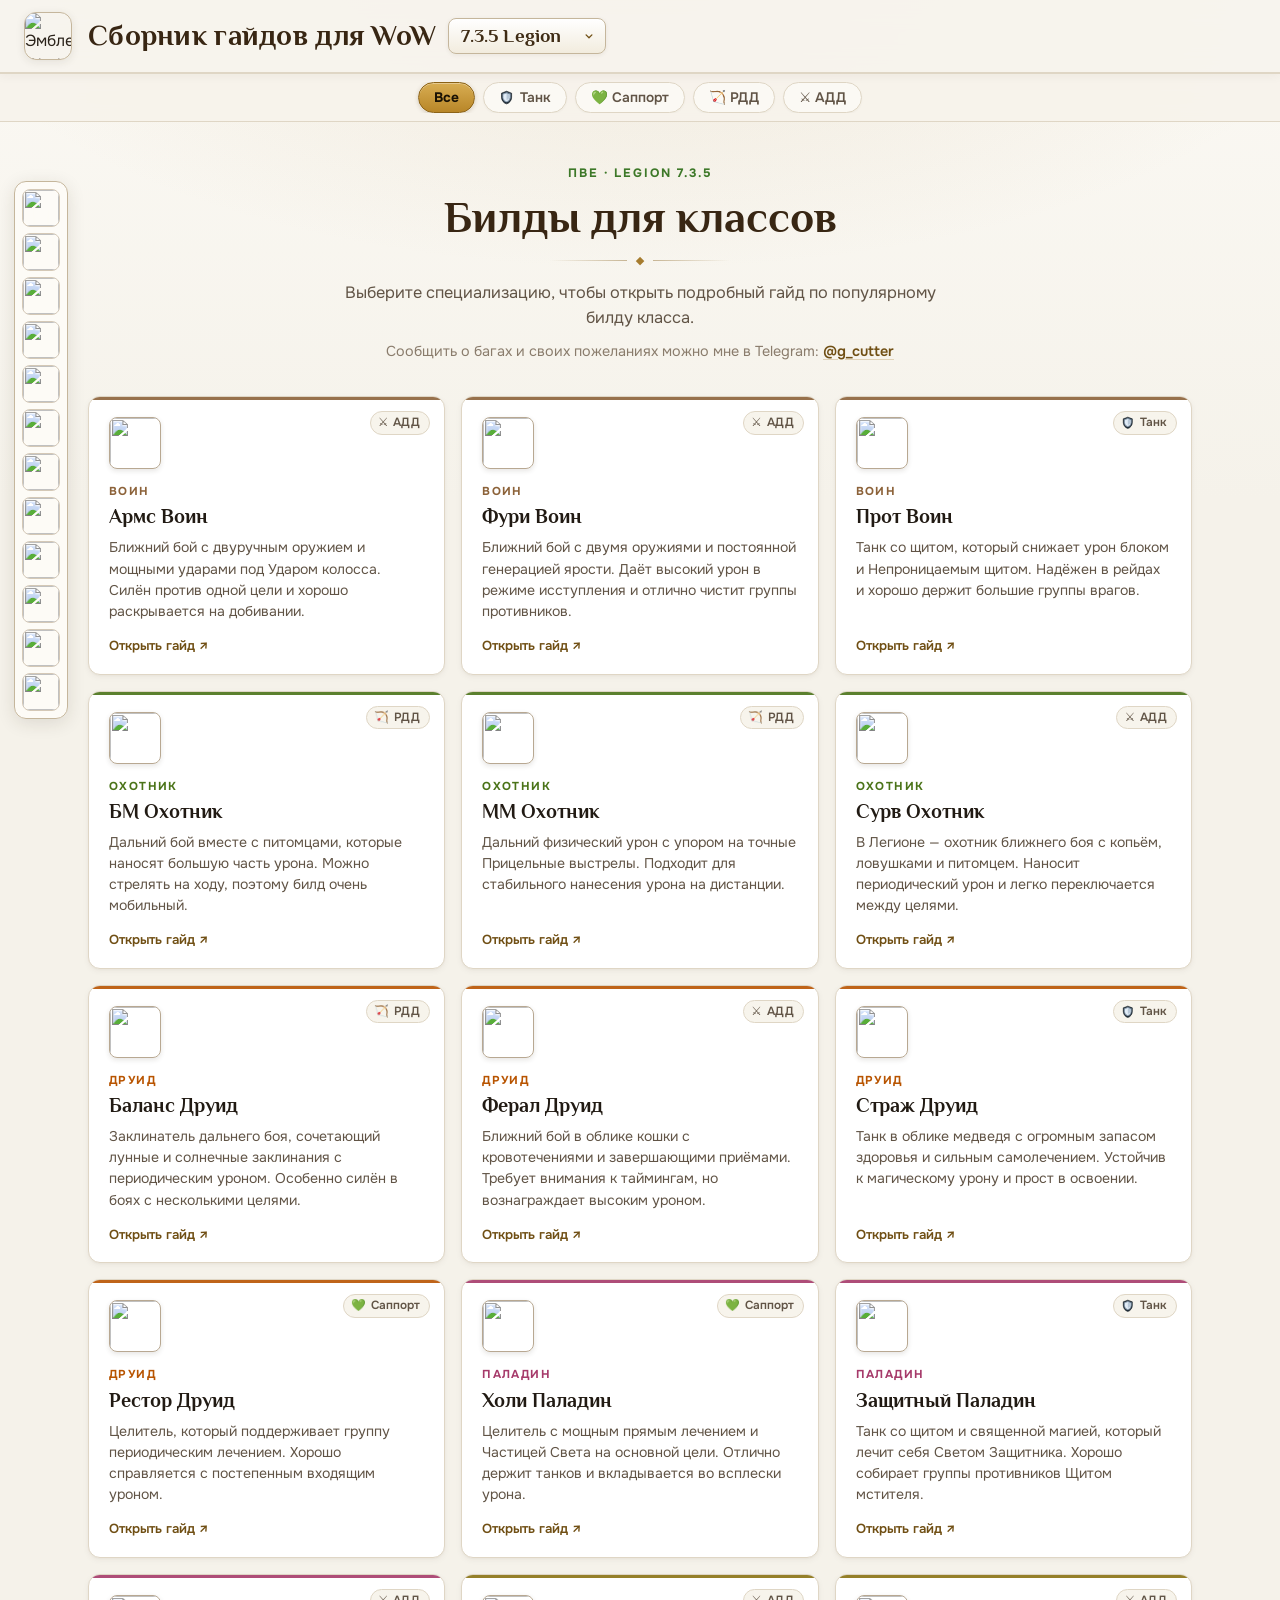
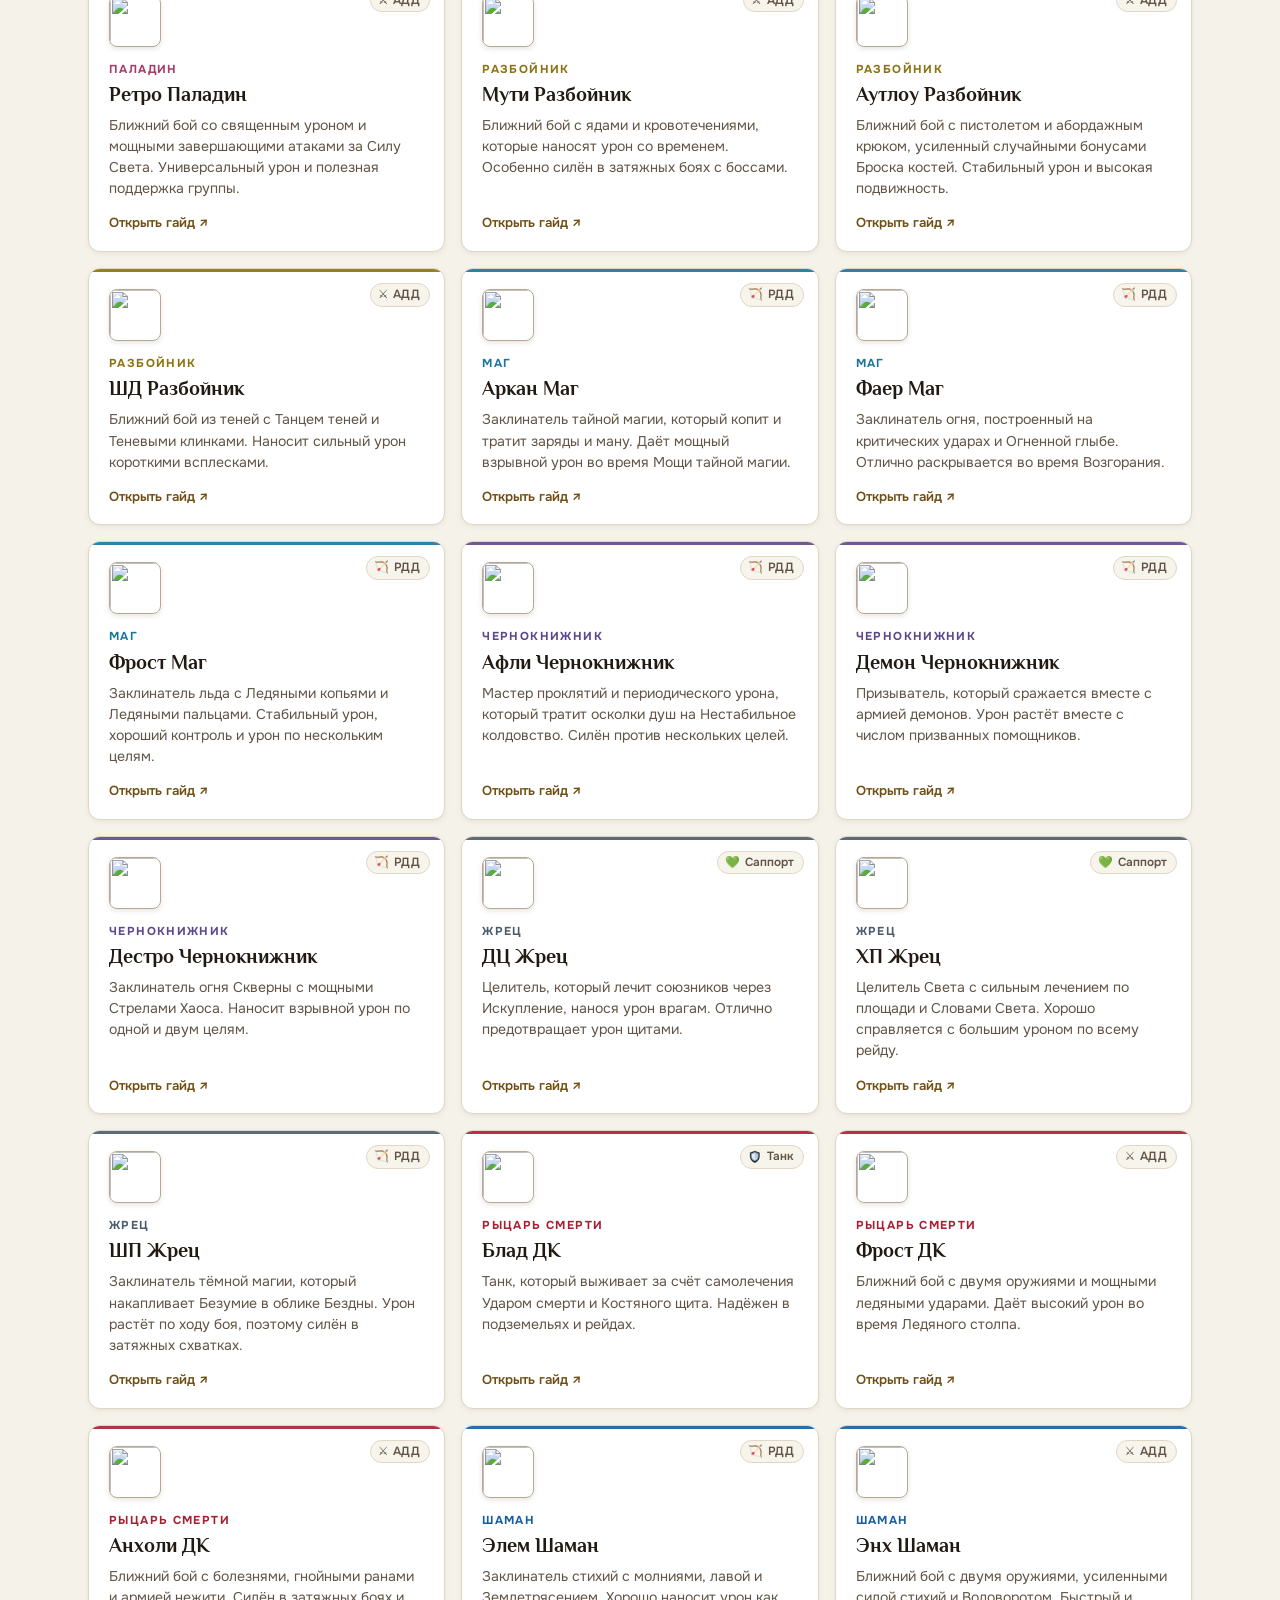
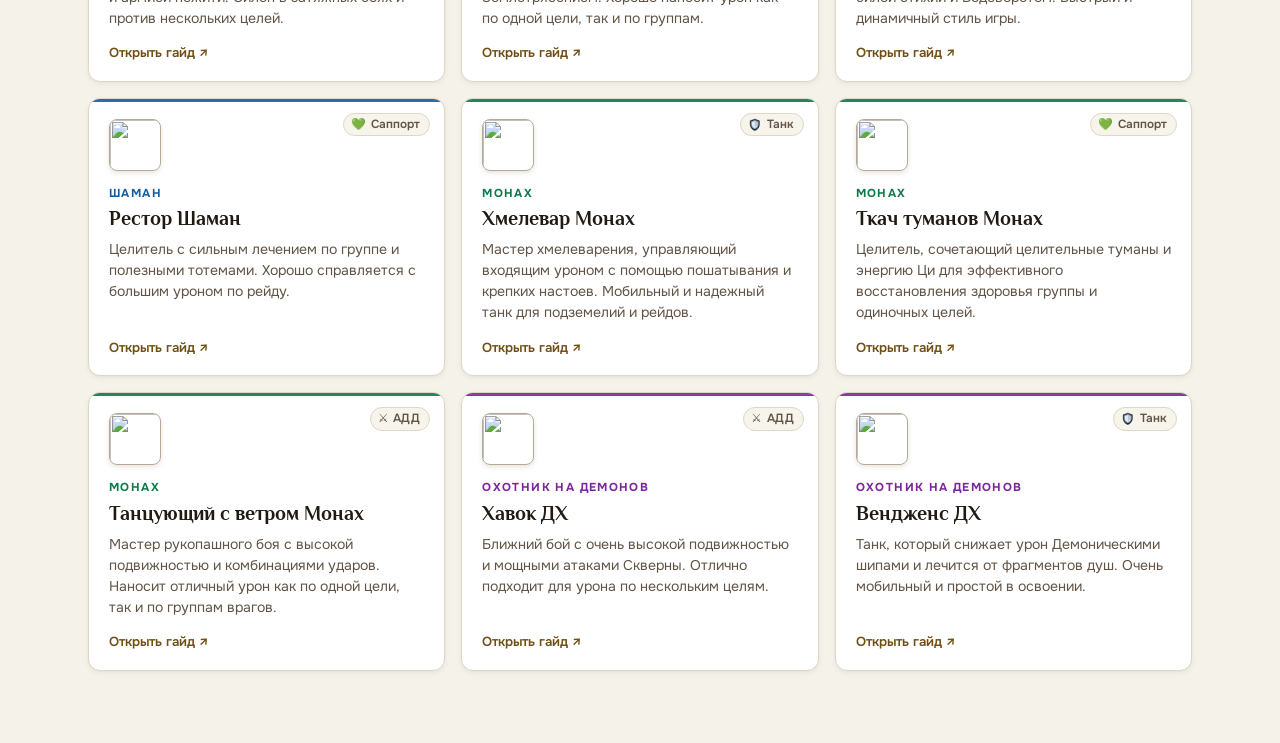
==== commit 9833e5fb: "minor changes" ====
--- a/legion.html
+++ b/legion.html
@@ -3,7 +3,7 @@
 <head>
     <meta charset="UTF-8">
     <meta name="viewport" content="width=device-width, initial-scale=1.0">
-    <meta name="theme-color" content="#0a0c11">
+    <meta name="theme-color" content="#f5f2ea">
     <link rel="icon" type="image/svg+xml" href="icon.svg">
     <title>Сборник гайдов для WoW 7.3.5 Legion</title>
     <link rel="preconnect" href="https://fonts.googleapis.com">
@@ -21,12 +21,19 @@
                     src="https://img.icons8.com/win10/1200/world-of-warcraft.jpg"
                     alt="Эмблема World of Warcraft"
                 >
-                <h1>Сборник гайдов для WoW 7.3.5 Legion</h1>
+                <h1 class="site-title">
+                    <span class="site-title-text">Сборник гайдов для WoW</span>
+                    <span class="version-select-wrap">
+                        <select id="version-select" class="version-select" aria-label="Выберите версию WoW" onchange="if(this.value) window.location.href=this.value;">
+                            <option value="index.html">3.3.5a WotLK</option>
+                            <option value="legion.html" selected>7.3.5 Legion</option>
+                        </select>
+                        <svg class="version-select-arrow" viewBox="0 0 24 24" aria-hidden="true" focusable="false">
+                            <path d="M7 10l5 5 5-5" stroke="currentColor" stroke-width="2.2" stroke-linecap="round" stroke-linejoin="round" fill="none"/>
+                        </svg>
+                    </span>
+                </h1>
             </div>
-            <a href="index.html" class="header-nav-btn btn-back" aria-label="Вернуться к гайдам для WoW 3.3.5a WotLK">
-                <span class="btn-arrow" aria-hidden="true">←</span>
-                <span class="btn-text">WoW 3.3.5a WotLK</span>
-            </a>
         </div>
     </header>
 
--- a/style.css
+++ b/style.css
@@ -1,29 +1,29 @@
 :root {
-    color-scheme: dark;
-
-    /* Поверхности */
-    --bg: #0a0c11;
-    --surface: #12151d;
-    --surface-2: #191d28;
-    --border: #272d3b;
-    --border-strong: #3a4254;
-
-    /* Текст */
-    --text: #ece7da;
-    --muted: #a2a8b6;
-    --dim: #737a8a;
-
-    /* Золото — основной акцент сайта */
-    --gold: #d6b25e;
-    --gold-bright: #f4dc95;
-    --gold-deep: #9c7a2e;
-    --gold-line: rgba(214, 178, 94, .28);
-
-    /* Акцент дополнения (переопределяется ниже) */
-    --accent: #7cc4f0;
-    --accent-glow: rgba(88, 160, 220, .20);
-
-    /* Цвет класса по умолчанию — задаётся карточке из JS */
+    color-scheme: light;
+
+    /* Поверхности (светлый пергамент / бумага в стиле интерфейса WoW) */
+    --bg: #f5f2ea;
+    --bg-alt: #eae3d2;
+    --surface: #ffffff;
+    --surface-2: #fbf9f4;
+    --border: #dfd6c5;
+    --border-strong: #c5b69c;
+
+    /* Текст (глубокий угольно-коричневый / сепия под чернила на пергаменте) */
+    --text: #2a2219;
+    --muted: #615446;
+    --dim: #8a7c6c;
+
+    /* Золото и бронза WoW — благородные, не неоновые */
+    --gold: #a67c2e;
+    --gold-bright: #c99738;
+    --gold-deep: #704f14;
+    --gold-line: rgba(166, 124, 46, .28);
+
+    /* Акцент дополнения (сдержанные спокойные цвета, без неона) */
+    --accent: #2e6b94;
+
+    /* Цвет класса по умолчанию */
     --class-color: var(--gold);
 
     --radius: 12px;
@@ -31,16 +31,14 @@
     --font-body: 'Onest', system-ui, -apple-system, 'Segoe UI', Roboto, Arial, sans-serif;
 }
 
-/* Wrath of the Lich King — ледяной синий */
+/* Wrath of the Lich King — нортрендский синий */
 :root[data-expansion="wotlk"] {
-    --accent: #7cc4f0;
-    --accent-glow: rgba(88, 160, 220, .20);
-}
-
-/* Legion — зелень Скверны */
+    --accent: #2e6b94;
+}
+
+/* Legion — приглушённый зелёный Скверны */
 :root[data-expansion="legion"] {
-    --accent: #a6e05a;
-    --accent-glow: rgba(120, 200, 50, .16);
+    --accent: #3d7828;
 }
 
 * { box-sizing: border-box; }
@@ -52,7 +50,7 @@
 
 html:has(.class-nav-link) { scroll-behavior: smooth; }
 
-::selection { background: rgba(214, 178, 94, .35); color: #fff; }
+::selection { background: rgba(190, 150, 70, .28); color: #1a140c; }
 
 body {
     min-height: 100vh;
@@ -64,9 +62,8 @@
     -webkit-font-smoothing: antialiased;
     background-color: var(--bg);
     background-image:
-        radial-gradient(ellipse 80% 55% at 50% -10%, var(--accent-glow), transparent 70%),
-        radial-gradient(ellipse 60% 40% at 50% 0%, rgba(214, 178, 94, .07), transparent 70%),
-        linear-gradient(180deg, #0e1118, var(--bg) 60%);
+        radial-gradient(ellipse 80% 50% at 50% -5%, rgba(200, 175, 130, .22), transparent 70%),
+        linear-gradient(180deg, #fbf9f4 0%, var(--bg) 500px);
     background-attachment: fixed;
 }
 
@@ -76,11 +73,12 @@
     position: sticky;
     top: 0;
     z-index: 10;
-    padding: 14px 24px;
-    background: rgba(10, 12, 17, .86);
-    border-bottom: 1px solid var(--gold-line);
+    padding: 12px 24px;
+    background: rgba(247, 244, 237, .94);
+    border-bottom: 2px solid var(--border);
     backdrop-filter: blur(12px);
     -webkit-backdrop-filter: blur(12px);
+    box-shadow: 0 2px 10px rgba(60, 45, 25, .05);
 }
 
 .header-content {
@@ -100,80 +98,105 @@
 }
 
 .site-icon {
-    width: 52px;
-    height: 52px;
+    width: 48px;
+    height: 48px;
     flex: 0 0 auto;
     object-fit: cover;
-    border: 1px solid var(--gold-line);
+    border: 1px solid var(--border-strong);
     border-radius: var(--radius);
-    box-shadow: 0 0 0 3px rgba(214, 178, 94, .06), 0 4px 14px rgba(0, 0, 0, .5);
-}
-
-h1 {
+    box-shadow: 0 2px 8px rgba(60, 45, 25, .1);
+}
+
+h1, .site-title {
     min-width: 0;
     margin: 0;
-    font: 700 clamp(1.2rem, 2.6vw, 1.85rem)/1.2 var(--font-title);
+    font: 700 clamp(1.15rem, 2.5vw, 1.8rem)/1.25 var(--font-title);
     letter-spacing: .01em;
-    color: var(--gold-bright);
-    background: linear-gradient(180deg, #fbeab5 10%, var(--gold) 90%);
-    -webkit-background-clip: text;
-    background-clip: text;
-    -webkit-text-fill-color: transparent;
-}
-
-.header-nav-btn {
     display: inline-flex;
     align-items: center;
-    gap: 8px;
-    padding: 10px 16px;
-    background: rgba(214, 178, 94, .08);
-    border: 1px solid var(--gold-line);
-    border-radius: 10px;
-    color: var(--gold-bright);
+    flex-wrap: wrap;
+    gap: 8px 12px;
+}
+
+.site-title-text {
+    color: #382613;
+}
+
+.version-select-wrap {
+    position: relative;
+    display: inline-flex;
+    align-items: center;
+    vertical-align: middle;
+}
+
+.version-select {
+    appearance: none;
+    -webkit-appearance: none;
+    -moz-appearance: none;
+    margin: 0;
+    padding: 5px 32px 5px 12px;
+    font-family: var(--font-title);
+    font-size: clamp(0.92rem, 1.8vw, 1.2rem);
+    font-weight: 700;
+    line-height: 1.25;
+    letter-spacing: .01em;
+    color: #3f2c15;
+    background: linear-gradient(180deg, #ffffff, #f2ecde);
+    border: 1px solid var(--border-strong);
+    border-radius: 8px;
+    box-shadow: 0 1px 4px rgba(70, 50, 25, .08), inset 0 1px 0 rgba(255, 255, 255, .9);
+    cursor: pointer;
+    transition: border-color .15s ease, background .15s ease, box-shadow .15s ease;
+}
+
+.version-select:hover {
+    border-color: var(--gold);
+    background: linear-gradient(180deg, #ffffff, #ebe2d0);
+    box-shadow: 0 2px 8px rgba(70, 50, 25, .14);
+    color: #261908;
+}
+
+.version-select:focus-visible {
+    outline: 2px solid var(--gold);
+    outline-offset: 2px;
+}
+
+.version-select-arrow {
+    position: absolute;
+    right: 10px;
+    top: 50%;
+    transform: translateY(-50%);
+    width: 14px;
+    height: 14px;
+    color: var(--gold-deep);
+    pointer-events: none;
+    transition: transform .15s ease, color .15s ease;
+}
+
+.version-select-wrap:hover .version-select-arrow {
+    color: var(--gold);
+}
+
+.version-select option {
+    background-color: #fdfbf7;
+    color: var(--text);
     font-family: var(--font-body);
-    font-size: .88rem;
-    font-weight: 600;
-    text-decoration: none;
-    transition: background .2s ease, border-color .2s ease, color .2s ease, transform .15s ease;
-    white-space: nowrap;
-    cursor: pointer;
-    flex-shrink: 0;
-}
-
-.header-nav-btn:hover {
-    background: rgba(214, 178, 94, .18);
-    border-color: var(--gold);
-    color: #fff;
-}
-
-.header-nav-btn:active { transform: translateY(1px); }
-
-.header-nav-btn:focus-visible {
-    outline: 2px solid var(--gold-bright);
-    outline-offset: 3px;
-}
-
-.btn-arrow {
-    display: inline-block;
-    font-size: 1.1em;
-    line-height: 1;
-    transition: transform .15s ease;
-}
-
-.header-nav-btn:hover .btn-arrow { transform: translateX(3px); }
-.header-nav-btn.btn-back:hover .btn-arrow { transform: translateX(-3px); }
+    font-size: 0.95rem;
+    font-weight: 500;
+    padding: 8px 12px;
+}
 
 /* ---------- Фильтр по ролям ---------- */
 
 .role-filters {
     position: sticky;
-    top: var(--header-height, 81px);
+    top: var(--header-height, 75px);
     z-index: 9;
-    padding: 10px 24px;
-    background: rgba(14, 17, 24, .86);
+    padding: 8px 24px;
+    background: rgba(247, 243, 235, .94);
     border-bottom: 1px solid var(--border);
-    backdrop-filter: blur(12px);
-    -webkit-backdrop-filter: blur(12px);
+    backdrop-filter: blur(10px);
+    -webkit-backdrop-filter: blur(10px);
 }
 
 .role-filters-content {
@@ -193,17 +216,18 @@
     display: inline-flex;
     align-items: center;
     gap: 6px;
-    padding: 7px 16px;
+    padding: 6px 15px;
     border: 1px solid var(--border);
     border-radius: 999px;
-    background: rgba(255, 255, 255, .03);
+    background: #fbf9f4;
     color: var(--muted);
     font-family: var(--font-body);
     font-size: .86rem;
     font-weight: 600;
     cursor: pointer;
-    transition: background .15s, border-color .15s, color .15s;
+    transition: background .15s, border-color .15s, color .15s, box-shadow .15s;
     white-space: nowrap;
+    box-shadow: 0 1px 2px rgba(60, 45, 25, .04);
 }
 
 .role-icon-shield {
@@ -215,25 +239,27 @@
 }
 
 .role-btn:hover {
-    background: rgba(255, 255, 255, .07);
+    background: #ede5d4;
     border-color: var(--border-strong);
     color: var(--text);
 }
 
 .role-btn.active {
-    background: linear-gradient(180deg, #e6c777, #c29a43);
-    border-color: var(--gold-bright);
-    color: #1c1505;
+    background: linear-gradient(180deg, #d8ad52, #b88628);
+    border-color: #8c6317;
+    color: #1a1204;
+    font-weight: 700;
+    box-shadow: 0 1px 4px rgba(80, 55, 15, .22), inset 0 1px 0 rgba(255, 255, 255, .35);
 }
 
 .role-btn:focus-visible {
-    outline: 2px solid var(--gold-bright);
+    outline: 2px solid var(--gold);
     outline-offset: 2px;
 }
 
 /* ---------- Основная часть ---------- */
 
-main { padding: 48px 24px 80px; }
+main { padding: 42px 24px 72px; }
 
 .guide-section {
     width: min(1320px, 100%);
@@ -242,52 +268,47 @@
 
 .section-heading {
     max-width: 640px;
-    margin: 0 auto 36px;
+    margin: 0 auto 34px;
     text-align: center;
 }
 
 .eyebrow {
-    margin: 0 0 12px;
+    margin: 0 0 10px;
     color: var(--accent);
     font-size: .76rem;
     font-weight: 700;
-    letter-spacing: .18em;
+    letter-spacing: .16em;
     text-transform: uppercase;
 }
 
 h2 {
     margin: 0;
-    font: 700 clamp(2rem, 4.5vw, 3rem)/1.15 var(--font-title);
-    color: var(--gold-bright);
-    background: linear-gradient(180deg, #fff3cf, var(--gold) 95%);
-    -webkit-background-clip: text;
-    background-clip: text;
-    -webkit-text-fill-color: transparent;
+    font: 700 clamp(1.85rem, 4.2vw, 2.75rem)/1.15 var(--font-title);
+    color: #382613;
 }
 
 /* Декоративный разделитель под заголовком */
 h2::after {
     content: '◆';
     display: block;
-    width: 200px;
-    margin: 14px auto 0;
+    width: 180px;
+    margin: 12px auto 0;
     font: 400 .7rem/1 var(--font-body);
     color: var(--gold);
-    -webkit-text-fill-color: var(--gold);
-    background: linear-gradient(90deg, transparent, var(--gold-deep) 43%, transparent 43% 57%, var(--gold-deep) 57%, transparent) center / 100% 1px no-repeat;
+    background: linear-gradient(90deg, transparent, #c7b594 43%, transparent 43% 57%, #c7b594 57%, transparent) center / 100% 1px no-repeat;
 }
 
 .section-description {
-    margin: 16px 0 0;
+    margin: 14px 0 0;
     color: var(--muted);
-    font-size: 1.04rem;
+    font-size: 1.02rem;
     line-height: 1.55;
 }
 
 .contact-note { margin: 10px 0 0; color: var(--dim); font-size: .9rem; }
 
 .contact-note a {
-    color: var(--gold);
+    color: var(--gold-deep);
     font-weight: 600;
     text-decoration: underline;
     text-decoration-color: var(--gold-line);
@@ -295,33 +316,31 @@
     transition: color .15s, text-decoration-color .15s;
 }
 
-.contact-note a:hover { color: var(--gold-bright); text-decoration-color: currentColor; }
-.contact-note a:focus-visible { outline: 2px solid var(--gold-bright); outline-offset: 3px; border-radius: 3px; }
+.contact-note a:hover { color: var(--gold); text-decoration-color: currentColor; }
+.contact-note a:focus-visible { outline: 2px solid var(--gold); outline-offset: 3px; border-radius: 3px; }
 
 /* ---------- Карточки ---------- */
 
 .guide-grid {
     display: grid;
     grid-template-columns: repeat(3, minmax(0, 1fr));
-    gap: 18px;
+    gap: 16px;
 }
 
 .guide-card {
     position: relative;
-    min-height: 244px;
-    padding: 22px 22px 18px;
+    min-height: 230px;
+    padding: 20px 20px 18px;
     display: flex;
     flex-direction: column;
     align-items: flex-start;
     overflow: hidden;
     color: var(--text);
     text-decoration: none;
-    background:
-        radial-gradient(circle at 0% 0%, color-mix(in srgb, var(--class-color) 11%, transparent), transparent 55%),
-        linear-gradient(180deg, var(--surface-2), var(--surface));
+    background: #ffffff;
     border: 1px solid var(--border);
     border-radius: var(--radius);
-    box-shadow: 0 1px 0 rgba(255, 255, 255, .03) inset, 0 6px 18px rgba(0, 0, 0, .35);
+    box-shadow: 0 2px 6px rgba(50, 40, 25, .05), 0 1px 2px rgba(50, 40, 25, .03);
     transition: transform .18s ease, border-color .18s ease, box-shadow .18s ease;
 }
 
@@ -330,31 +349,28 @@
     content: '';
     position: absolute;
     inset: 0 0 auto 0;
-    height: 2px;
-    background: linear-gradient(90deg, var(--class-color), transparent 75%);
-    opacity: .85;
+    height: 3px;
+    background: var(--class-color);
+    opacity: .9;
 }
 
 .guide-card:hover {
     transform: translateY(-3px);
-    border-color: color-mix(in srgb, var(--class-color) 55%, var(--border));
-    box-shadow:
-        0 1px 0 rgba(255, 255, 255, .04) inset,
-        0 14px 32px rgba(0, 0, 0, .5),
-        0 0 24px color-mix(in srgb, var(--class-color) 14%, transparent);
-}
-
-.guide-card:focus-visible { outline: 2px solid var(--gold-bright); outline-offset: 3px; }
+    border-color: var(--border-strong);
+    box-shadow: 0 8px 20px rgba(50, 40, 25, .10), 0 2px 6px rgba(50, 40, 25, .04);
+}
+
+.guide-card:focus-visible { outline: 2px solid var(--gold); outline-offset: 3px; }
 
 .guide-card[id] { scroll-margin-top: 150px; }
 
 .guide-icon {
-    width: 56px;
-    height: 56px;
-    margin-bottom: 16px;
-    border: 1px solid color-mix(in srgb, var(--class-color) 60%, #000);
-    border-radius: 10px;
-    box-shadow: 0 0 0 3px color-mix(in srgb, var(--class-color) 12%, transparent), 0 4px 10px rgba(0, 0, 0, .5);
+    width: 52px;
+    height: 52px;
+    margin-bottom: 14px;
+    border: 1px solid #b8a892;
+    border-radius: 8px;
+    box-shadow: 0 2px 5px rgba(50, 40, 25, .12);
 }
 
 .guide-card-text {
@@ -374,39 +390,39 @@
 
 .guide-name {
     margin-top: 4px;
-    color: #fff;
-    font: 700 1.3rem/1.25 var(--font-title);
+    color: #211a13;
+    font: 700 1.25rem/1.25 var(--font-title);
 }
 
 .guide-description {
-    margin-top: 10px;
+    margin-top: 8px;
     color: var(--muted);
-    font-size: .9rem;
-    line-height: 1.55;
+    font-size: .88rem;
+    line-height: 1.5;
 }
 
 .guide-action {
     margin-top: auto;
-    padding-top: 16px;
-    color: var(--gold);
+    padding-top: 14px;
+    color: var(--gold-deep);
     font-size: .82rem;
     font-weight: 600;
     transition: color .15s;
 }
 
-.guide-card:hover .guide-action { color: var(--gold-bright); }
+.guide-card:hover .guide-action { color: var(--gold); }
 
 .guide-role-badge {
     position: absolute;
-    top: 16px;
-    right: 16px;
+    top: 14px;
+    right: 14px;
     display: inline-flex;
     align-items: center;
     gap: 5px;
-    padding: 4px 10px 4px 8px;
+    padding: 3px 9px 3px 7px;
     border: 1px solid var(--border);
     border-radius: 999px;
-    background: rgba(255, 255, 255, .04);
+    background: #f7f4ec;
     color: var(--muted);
     font-size: .74rem;
     font-weight: 600;
@@ -427,7 +443,7 @@
     text-align: center;
     color: var(--muted);
     font-size: 1rem;
-    background: rgba(255, 255, 255, .02);
+    background: #fdfbf7;
     border: 1px dashed var(--border-strong);
     border-radius: var(--radius);
 }
@@ -441,28 +457,28 @@
     left: 14px;
     display: flex;
     flex-direction: column;
-    gap: 7px;
+    gap: 6px;
     max-height: calc(100vh - 32px);
-    padding: 8px;
+    padding: 7px;
     overflow-y: auto;
     scrollbar-width: none;
     transform: translateY(-50%);
-    background: rgba(18, 21, 29, .9);
-    border: 1px solid var(--border);
-    border-radius: 14px;
-    box-shadow: 0 10px 30px rgba(0, 0, 0, .55);
-    backdrop-filter: blur(10px);
-    -webkit-backdrop-filter: blur(10px);
+    background: rgba(253, 251, 247, .94);
+    border: 1px solid var(--border-strong);
+    border-radius: 12px;
+    box-shadow: 0 4px 18px rgba(50, 40, 25, .12);
+    backdrop-filter: blur(8px);
+    -webkit-backdrop-filter: blur(8px);
 }
 
 .class-nav::-webkit-scrollbar { display: none; }
 
 .class-nav-link {
     display: block;
-    width: 40px;
-    height: 40px;
-    border: 1px solid var(--border-strong);
-    border-radius: 9px;
+    width: 38px;
+    height: 38px;
+    border: 1px solid #d4c8b6;
+    border-radius: 8px;
     overflow: hidden;
     transition: border-color .15s, transform .15s, box-shadow .15s;
 }
@@ -470,7 +486,7 @@
 .class-nav-link:hover,
 .class-nav-link:focus-visible {
     border-color: var(--class-color);
-    box-shadow: 0 0 0 2px color-mix(in srgb, var(--class-color) 35%, transparent);
+    box-shadow: 0 0 0 2px color-mix(in srgb, var(--class-color) 40%, transparent);
     transform: scale(1.08);
     outline: none;
 }
@@ -502,21 +518,30 @@
         overflow-y: hidden;
         transform: none;
     }
-    .class-nav-link { flex: 0 0 40px; }
+    .class-nav-link { flex: 0 0 38px; }
     .class-nav-link:hover, .class-nav-link:focus-visible { transform: none; }
-    main { padding: 36px 16px 100px; }
+    main { padding: 32px 16px 96px; }
 }
 
 @media (max-width: 600px) {
-    .site-header { padding: 12px 16px; }
-    .header-content { gap: 14px; }
+    .site-header { padding: 10px 16px; }
+    .header-content { gap: 12px; }
     .header-brand { gap: 12px; }
-    .site-icon { width: 44px; height: 44px; border-radius: 10px; }
-    .header-nav-btn { padding: 8px 12px; font-size: .8rem; }
-    .role-filters { top: var(--header-height, 69px); padding: 8px 12px; }
-    .role-btn { padding: 6px 13px; font-size: .8rem; }
-    main { padding: 26px 12px 96px; }
-    .section-heading { margin-bottom: 22px; }
+    .site-icon { width: 42px; height: 42px; border-radius: 8px; }
+    .version-select {
+        padding: 4px 26px 4px 10px;
+        font-size: clamp(0.86rem, 3.4vw, 1.1rem);
+        border-radius: 7px;
+    }
+    .version-select-arrow {
+        right: 7px;
+        width: 12px;
+        height: 12px;
+    }
+    .role-filters { top: var(--header-height, 65px); padding: 7px 12px; }
+    .role-btn { padding: 5px 12px; font-size: .8rem; }
+    main { padding: 24px 12px 90px; }
+    .section-heading { margin-bottom: 20px; }
 
     .guide-grid { grid-template-columns: 1fr; gap: 10px; }
 
@@ -527,29 +552,24 @@
         padding: 16px;
     }
 
-    .guide-icon { flex: 0 0 auto; margin-bottom: 0; }
-
+    .guide-icon { flex: 0 0 auto; margin-bottom: 0; width: 48px; height: 48px; }
     .guide-role-badge { top: 12px; right: 12px; }
-
     .guide-name { font-size: 1.15rem; }
-    .guide-description { margin-top: 6px; font-size: .86rem; }
-    .guide-action { margin-top: 10px; padding-top: 0; }
+    .guide-description { margin-top: 6px; font-size: .85rem; }
+    .guide-action { margin-top: 8px; padding-top: 0; }
 }
 
 @media (max-width: 480px) {
-    .header-content { flex-direction: column; align-items: stretch; gap: 10px; }
-    h1 { font-size: clamp(1.1rem, 5vw, 1.4rem); }
-    .header-nav-btn { justify-content: center; width: 100%; }
+    h1, .site-title { font-size: clamp(1.05rem, 4.8vw, 1.35rem); }
     .eyebrow { font-size: .68rem; }
     .section-description { font-size: .95rem; }
-    .guide-icon { width: 48px; height: 48px; }
 }
 
 /* На узких экранах в бейдже остаётся только иконка роли */
 @media (max-width: 390px) {
-    .guide-role-badge { padding: 4px 7px; }
+    .guide-role-badge { padding: 3px 6px; }
     .guide-role-badge::after { content: none; }
-    .guide-description { font-size: .84rem; }
+    .guide-description { font-size: .83rem; }
 }
 
 @media (prefers-reduced-motion: reduce) {
